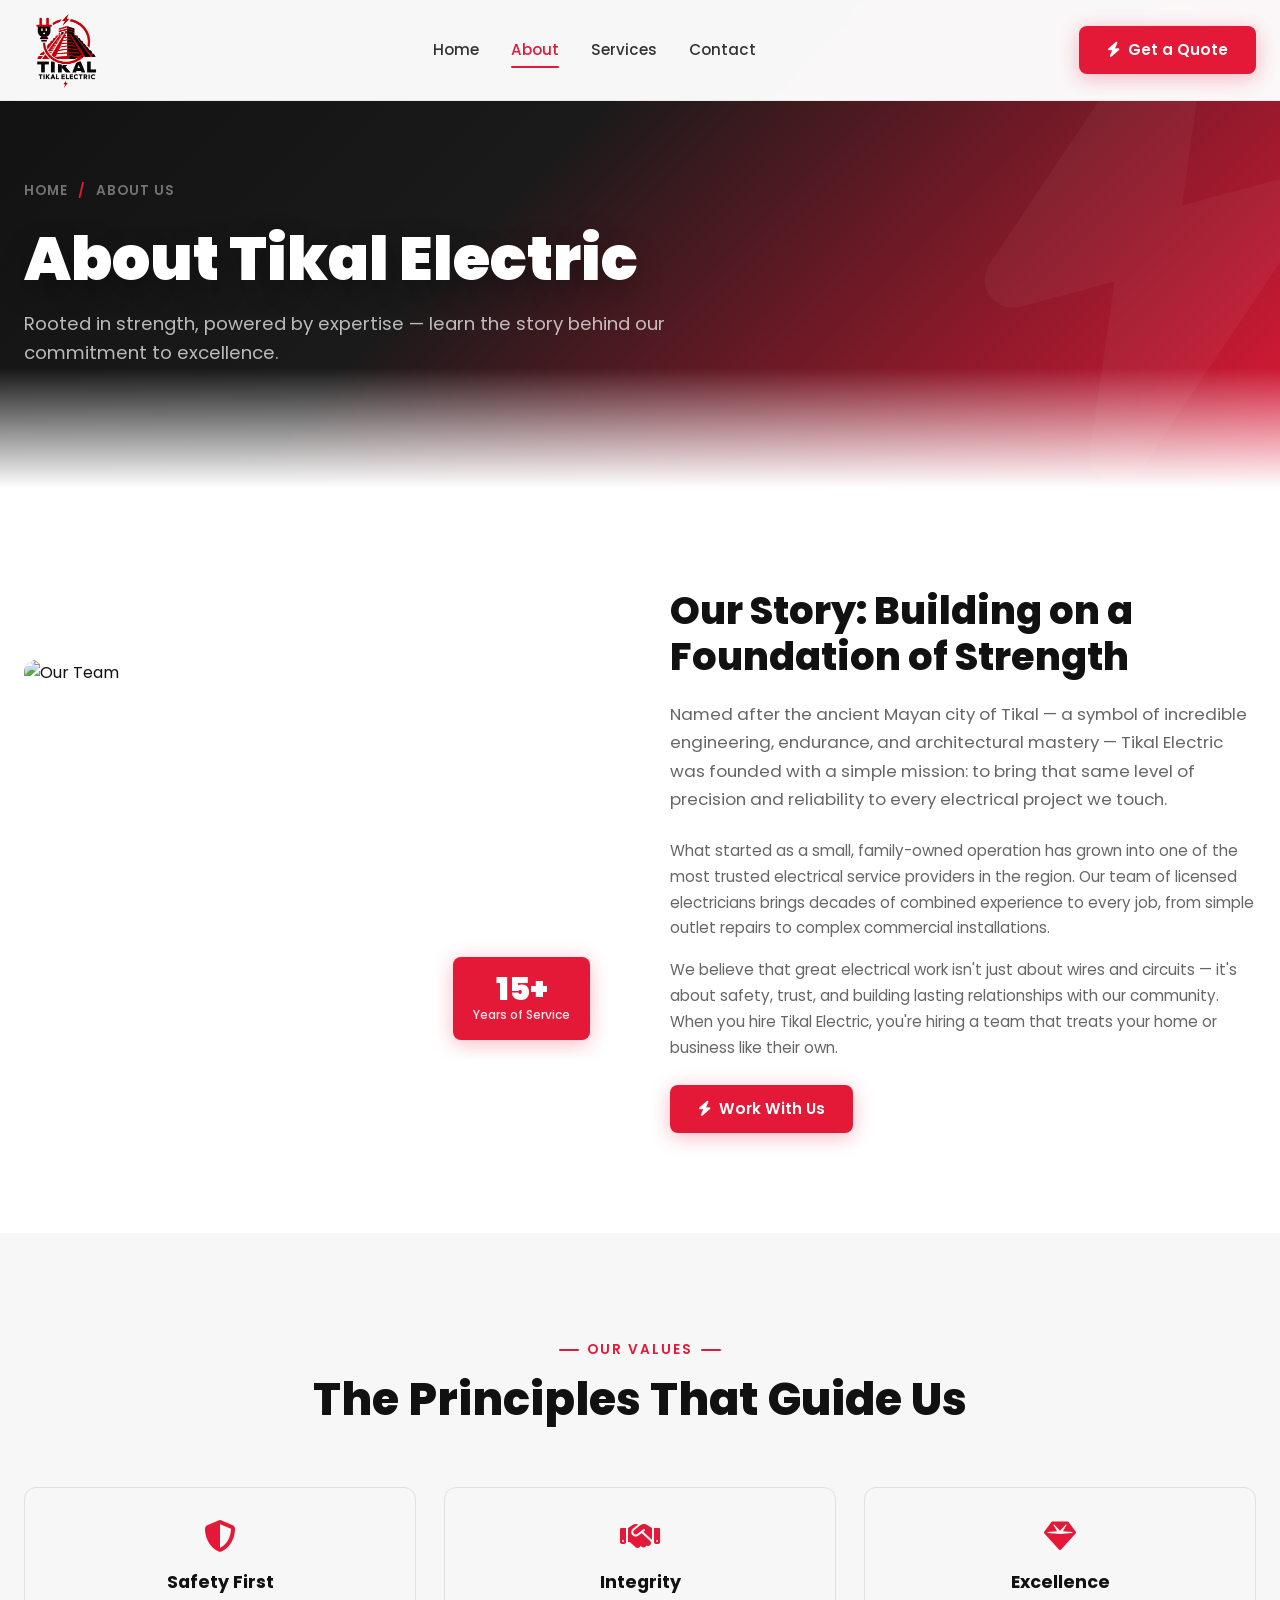
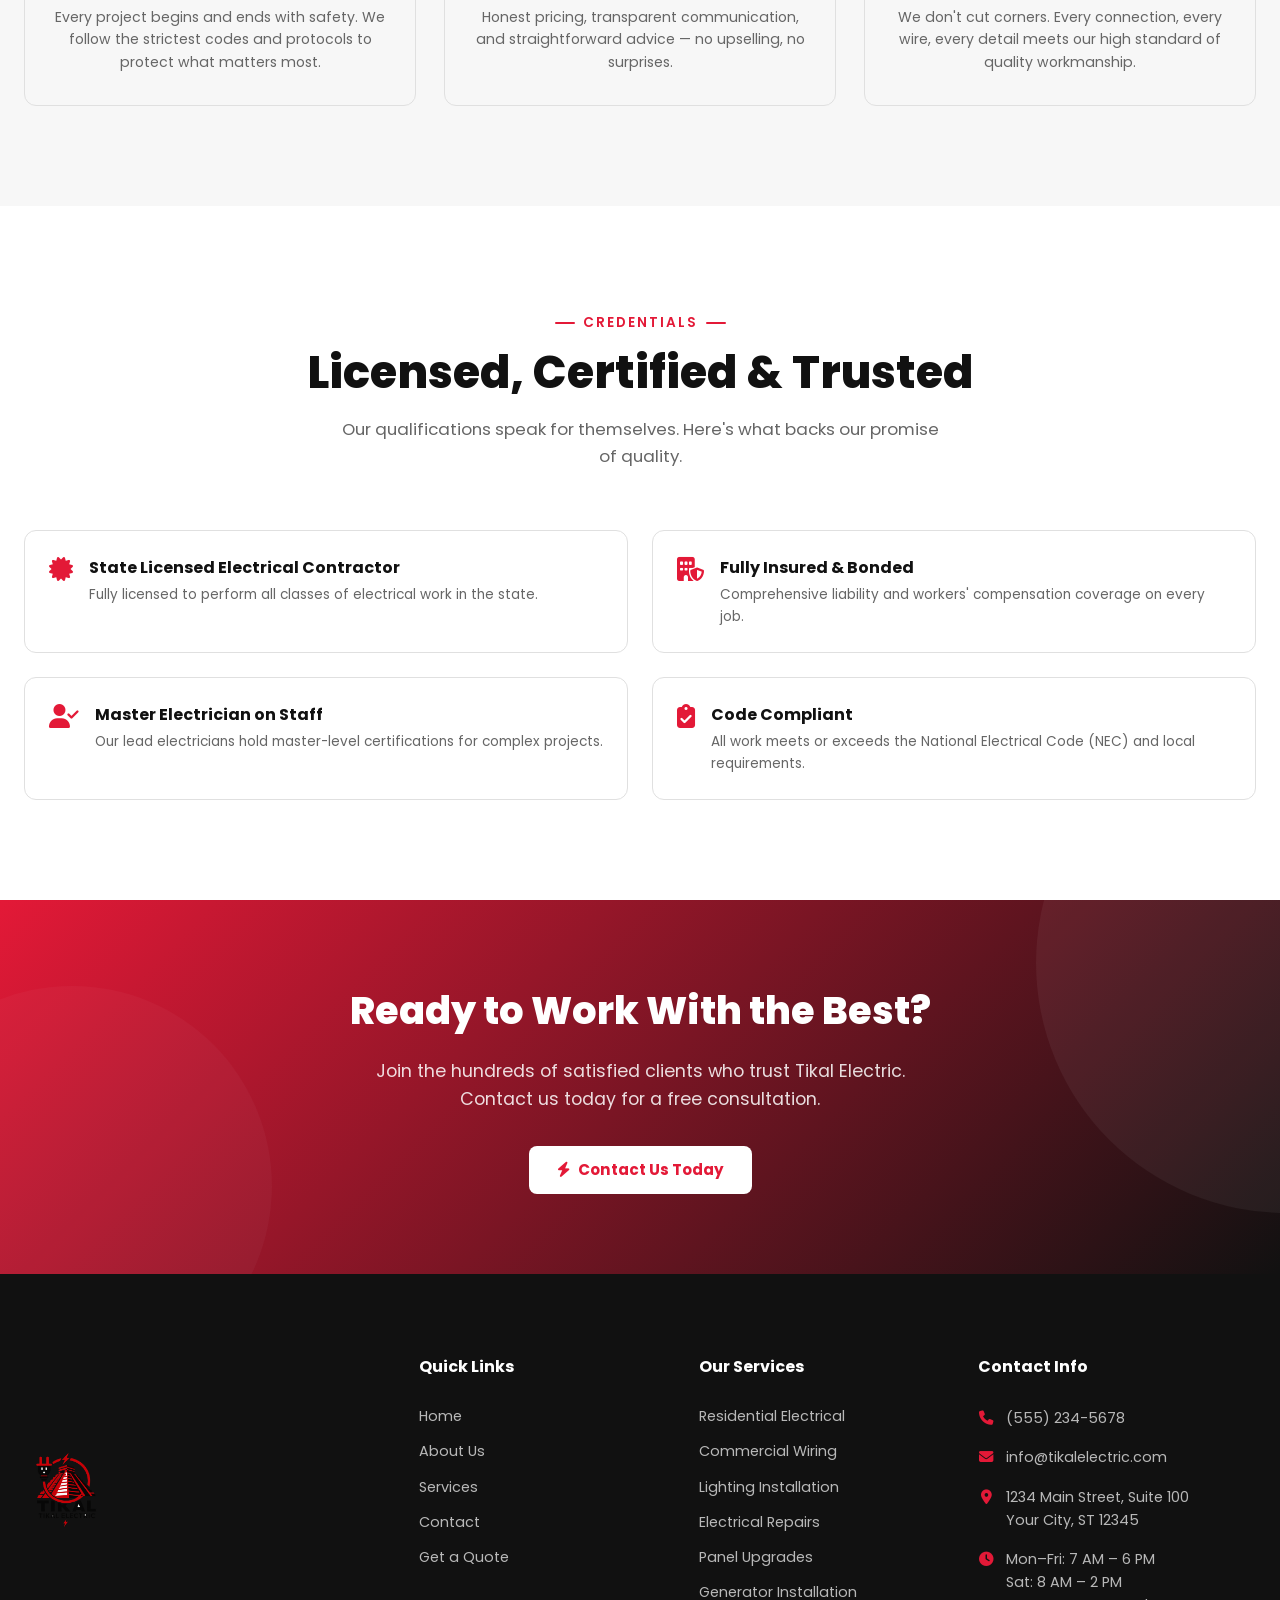
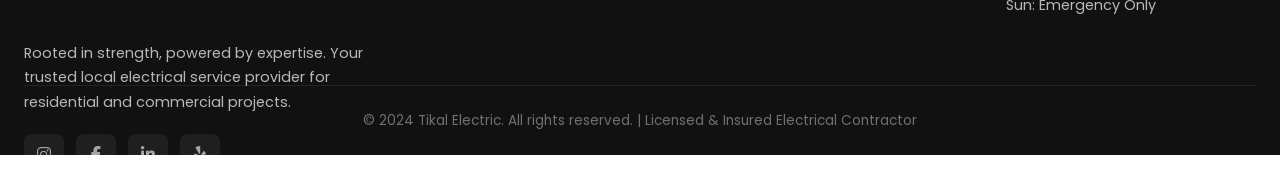
==== about.html @ ff7ec932 "Initial web upload" ====
<!DOCTYPE html>
<html lang="en">
<head>
    <meta charset="UTF-8">
    <meta name="viewport" content="width=device-width, initial-scale=1.0">
    <title>About Us — Tikal Electric</title>
    <link href="https://fonts.googleapis.com/css2?family=Poppins:wght@300;400;500;600;700;800;900&display=swap" rel="stylesheet">
    <link rel="stylesheet" href="https://cdnjs.cloudflare.com/ajax/libs/font-awesome/6.5.1/css/all.min.css">
    <link rel="stylesheet" href="style.css">
</head>
<body>

<!-- Header -->
<header class="header" id="header">
    <div class="header-inner">
        <a href="index.html" class="logo">
            <img src="logo.png" alt="Tikal Electric Logo">
        </a>
        <nav class="nav" id="nav">
            <a href="index.html">Home</a>
            <a href="about.html" class="active">About</a>
            <a href="services.html">Services</a>
            <a href="contact.html">Contact</a>
        </nav>
        <a href="contact.html" class="btn btn-primary">
            <i class="fa-solid fa-bolt"></i> Get a Quote
        </a>
        <div class="hamburger" id="hamburger" onclick="toggleMobile()">
            <span></span><span></span><span></span>
        </div>
    </div>
</header>

<!-- Mobile Menu -->
<div class="mobile-menu" id="mobileMenu">
    <a href="index.html">Home</a>
    <a href="about.html">About</a>
    <a href="services.html">Services</a>
    <a href="contact.html">Contact</a>
    <a href="contact.html" class="btn btn-primary" style="margin-top:12px">
        <i class="fa-solid fa-bolt"></i> Get a Quote
    </a>
</div>

<!-- ==================== ABOUT PAGE ==================== -->
<div class="page active" id="page-about">

    <section class="sub-hero">
        <div class="sub-hero-content">
            <div class="breadcrumb"><a href="index.html">Home</a><span class="sep">/</span><span>About Us</span></div>
            <h1>About Tikal Electric</h1>
            <p>Rooted in strength, powered by expertise — learn the story behind our commitment to excellence.</p>
        </div>
    </section>

    <section class="section">
        <div class="container">
            <div class="about-content">
                <div class="about-img fade-up">
                    <img src="https://images.unsplash.com/photo-1504328345606-18bbc8c9d7d1?w=800&q=80" alt="Our Team">
                    <div class="badge-float">
                        <div class="num">15+</div>
                        <div class="lbl">Years of Service</div>
                    </div>
                </div>
                <div class="about-text fade-up">
                    <h2>Our Story: Building on a Foundation of Strength</h2>
                    <p class="lead">Named after the ancient Mayan city of Tikal — a symbol of incredible engineering, endurance, and architectural mastery — Tikal Electric was founded with a simple mission: to bring that same level of precision and reliability to every electrical project we touch.</p>
                    <p>What started as a small, family-owned operation has grown into one of the most trusted electrical service providers in the region. Our team of licensed electricians brings decades of combined experience to every job, from simple outlet repairs to complex commercial installations.</p>
                    <p>We believe that great electrical work isn't just about wires and circuits — it's about safety, trust, and building lasting relationships with our community. When you hire Tikal Electric, you're hiring a team that treats your home or business like their own.</p>
                    <a href="contact.html" class="btn btn-primary" style="margin-top:8px"><i class="fa-solid fa-bolt"></i> Work With Us</a>
                </div>
            </div>
        </div>
    </section>

    <section class="section section-light">
        <div class="container">
            <div class="section-header">
                <div class="overline">Our Values</div>
                <h2>The Principles That Guide Us</h2>
            </div>
            <div class="values-grid">
                <div class="value-card fade-up">
                    <i class="fa-solid fa-shield-halved"></i>
                    <h3>Safety First</h3>
                    <p>Every project begins and ends with safety. We follow the strictest codes and protocols to protect what matters most.</p>
                </div>
                <div class="value-card fade-up">
                    <i class="fa-solid fa-handshake"></i>
                    <h3>Integrity</h3>
                    <p>Honest pricing, transparent communication, and straightforward advice — no upselling, no surprises.</p>
                </div>
                <div class="value-card fade-up">
                    <i class="fa-solid fa-gem"></i>
                    <h3>Excellence</h3>
                    <p>We don't cut corners. Every connection, every wire, every detail meets our high standard of quality workmanship.</p>
                </div>
            </div>
        </div>
    </section>

    <section class="section">
        <div class="container">
            <div class="section-header">
                <div class="overline">Credentials</div>
                <h2>Licensed, Certified & Trusted</h2>
                <p>Our qualifications speak for themselves. Here's what backs our promise of quality.</p>
            </div>
            <div class="credentials-grid">
                <div class="credential-card fade-up">
                    <i class="fa-solid fa-certificate"></i>
                    <div><h3>State Licensed Electrical Contractor</h3><p>Fully licensed to perform all classes of electrical work in the state.</p></div>
                </div>
                <div class="credential-card fade-up">
                    <i class="fa-solid fa-building-shield"></i>
                    <div><h3>Fully Insured & Bonded</h3><p>Comprehensive liability and workers' compensation coverage on every job.</p></div>
                </div>
                <div class="credential-card fade-up">
                    <i class="fa-solid fa-user-check"></i>
                    <div><h3>Master Electrician on Staff</h3><p>Our lead electricians hold master-level certifications for complex projects.</p></div>
                </div>
                <div class="credential-card fade-up">
                    <i class="fa-solid fa-clipboard-check"></i>
                    <div><h3>Code Compliant</h3><p>All work meets or exceeds the National Electrical Code (NEC) and local requirements.</p></div>
                </div>
            </div>
        </div>
    </section>

    <section class="cta-section">
        <h2>Ready to Work With the Best?</h2>
        <p>Join the hundreds of satisfied clients who trust Tikal Electric. Contact us today for a free consultation.</p>
        <a href="contact.html" class="btn btn-white"><i class="fa-solid fa-bolt"></i> Contact Us Today</a>
    </section>

</div>

<!-- ==================== FOOTER ==================== -->
<footer class="footer" id="footer">
    <div class="footer-grid">
        <div class="footer-brand">
            <a href="index.html" class="logo">
                <img src="logo.png" alt="Tikal Electric Logo">
            </a>
            <p>Rooted in strength, powered by expertise. Your trusted local electrical service provider for residential and commercial projects.</p>
            <div class="footer-social">
                <a href="#" aria-label="Instagram"><i class="fa-brands fa-instagram"></i></a>
                <a href="#" aria-label="Facebook"><i class="fa-brands fa-facebook-f"></i></a>
                <a href="#" aria-label="LinkedIn"><i class="fa-brands fa-linkedin-in"></i></a>
                <a href="#" aria-label="Yelp"><i class="fa-brands fa-yelp"></i></a>
            </div>
        </div>
        <div>
            <h4>Quick Links</h4>
            <div class="footer-links">
                <a href="index.html">Home</a>
                <a href="about.html">About Us</a>
                <a href="services.html">Services</a>
                <a href="contact.html">Contact</a>
                <a href="contact.html">Get a Quote</a>
            </div>
        </div>
        <div>
            <h4>Our Services</h4>
            <div class="footer-links">
                <a href="residential-electrical.html">Residential Electrical</a>
                <a href="commercial-wiring.html">Commercial Wiring</a>
                <a href="lighting-installation.html">Lighting Installation</a>
                <a href="electrical-repairs.html">Electrical Repairs</a>
                <a href="panel-upgrades.html">Panel Upgrades</a>
                <a href="generator-installation.html">Generator Installation</a>
            </div>
        </div>
        <div>
            <h4>Contact Info</h4>
            <ul class="footer-contact">
                <li><i class="fa-solid fa-phone"></i><span>(555) 234-5678</span></li>
                <li><i class="fa-solid fa-envelope"></i><span>info@tikalelectric.com</span></li>
                <li><i class="fa-solid fa-location-dot"></i><span>1234 Main Street, Suite 100<br>Your City, ST 12345</span></li>
                <li><i class="fa-solid fa-clock"></i><span>Mon–Fri: 7 AM – 6 PM<br>Sat: 8 AM – 2 PM<br>Sun: Emergency Only</span></li>
            </ul>
        </div>
    </div>
    <div class="footer-bottom">
        <p>&copy; 2024 Tikal Electric. All rights reserved. | Licensed & Insured Electrical Contractor</p>
    </div>
</footer>

<script>
// Mobile menu
function toggleMobile() {
  document.getElementById('hamburger').classList.toggle('active');
  document.getElementById('mobileMenu').classList.toggle('open');
  document.body.style.overflow = document.getElementById('mobileMenu').classList.contains('open') ? 'hidden' : '';
}

// Header scroll effect
window.addEventListener('scroll', () => {
  document.getElementById('header').classList.toggle('scrolled', window.scrollY > 20);
});

// Scroll animations
function initAnimations() {
  const observer = new IntersectionObserver((entries) => {
    entries.forEach(entry => {
      if (entry.isIntersecting) {
        entry.target.classList.add('visible');
      }
    });
  }, { threshold: 0.1, rootMargin: '0px 0px -40px 0px' });
  document.querySelectorAll('.fade-up:not(.visible)').forEach(el => observer.observe(el));
}

// Init
document.addEventListener('DOMContentLoaded', () => {
  initAnimations();
});
</script>
</body>
</html>
---- style.css ----
*,*::before,*::after{box-sizing:border-box;margin:0;padding:0}
:root{
--red:#E31937;--red-hover:#C41530;--red-glow:rgba(227,25,55,0.4);
--black:#111111;--dark:#1a1a1a;--gray-dark:#333333;--gray:#666666;
--gray-light:#999999;--bg-light:#f7f7f7;--bg-off:#f0f0f0;
--white:#ffffff;--border:#e0e0e0;
--shadow:0 4px 20px rgba(0,0,0,0.08);
--shadow-lg:0 10px 40px rgba(0,0,0,0.12);
--shadow-red:0 4px 20px rgba(227,25,55,0.3);
--radius:8px;--radius-lg:12px;
--transition:all 0.3s cubic-bezier(0.4,0,0.2,1);
}
html{scroll-behavior:smooth;font-size:16px}
body{font-family:'Poppins',sans-serif;color:var(--black);background:var(--white);overflow-x:hidden;line-height:1.6}
a{text-decoration:none;color:inherit;transition:var(--transition)}
img{max-width:100%;display:block}
ul{list-style:none}
.page{display:none;opacity:0;transform:translateY(10px);transition:opacity 0.4s ease,transform 0.4s ease}
.page.active{display:block;opacity:1;transform:translateY(0)}

/* Header */
.header{position:fixed;top:0;left:0;right:0;z-index:1000;background:rgba(255,255,255,0.97);backdrop-filter:blur(12px);border-bottom:1px solid rgba(0,0,0,0.06);transition:var(--transition)}
.header.scrolled{box-shadow:0 2px 20px rgba(0,0,0,0.08)}
.header-inner{max-width:1280px;margin:0 auto;padding:0 24px;display:flex;align-items:center;justify-content:space-between;height:100px}
.header.scrolled .header-inner{height:80px}
.logo{display:flex;align-items:center;height:100%;color:var(--black);flex-shrink:0}
.logo img{height:85px;width:auto;display:block;transition:var(--transition)}
.header.scrolled .logo img{height:65px}
.logo-icon{display:none}
.logo span{display:none}
.nav{display:flex;align-items:center;gap:32px}
.nav a{font-weight:500;font-size:0.95rem;color:var(--gray-dark);position:relative;padding:4px 0}
.nav a::after{content:'';position:absolute;bottom:-2px;left:0;width:0;height:2px;background:var(--red);transition:var(--transition);border-radius:2px}
.nav a:hover{color:var(--red)}
.nav a:hover::after,.nav a.active::after{width:100%}
.nav a.active{color:var(--red)}
.btn{display:inline-flex;align-items:center;gap:8px;padding:12px 28px;border-radius:var(--radius);font-family:'Poppins',sans-serif;font-weight:600;font-size:0.95rem;border:none;cursor:pointer;transition:var(--transition);position:relative;overflow:hidden}
.btn-primary{background:var(--red);color:var(--white);box-shadow:var(--shadow-red)}
.btn-primary:hover{background:var(--red-hover);transform:translateY(-2px);box-shadow:0 6px 25px rgba(227,25,55,0.45)}
.btn-primary::before{content:'';position:absolute;top:50%;left:50%;width:0;height:0;background:rgba(255,255,255,0.15);border-radius:50%;transform:translate(-50%,-50%);transition:width 0.6s,height 0.6s}
.btn-primary:hover::before{width:300px;height:300px}
.btn-secondary{background:transparent;color:var(--white);border:2px solid var(--white)}
.btn-secondary:hover{background:var(--white);color:var(--red);transform:translateY(-2px)}
.btn-outline{background:transparent;color:var(--red);border:2px solid var(--red)}
.btn-outline:hover{background:var(--red);color:var(--white);transform:translateY(-2px);box-shadow:var(--shadow-red)}
.btn-dark{background:var(--black);color:var(--white)}
.btn-dark:hover{background:var(--dark);transform:translateY(-2px);box-shadow:var(--shadow-lg)}
.hamburger{display:none;flex-direction:column;gap:5px;cursor:pointer;padding:8px;z-index:1001}
.hamburger span{width:26px;height:2.5px;background:var(--black);border-radius:2px;transition:var(--transition)}
.hamburger.active span:nth-child(1){transform:rotate(45deg) translate(5px,5px)}
.hamburger.active span:nth-child(2){opacity:0}
.hamburger.active span:nth-child(3){transform:rotate(-45deg) translate(5px,-5px)}
.mobile-menu{display:none;position:fixed;top:0;left:0;right:0;bottom:0;background:var(--white);z-index:999;flex-direction:column;align-items:center;justify-content:center;gap:28px;opacity:0;pointer-events:none;transition:opacity 0.3s ease}
.mobile-menu.open{opacity:1;pointer-events:all}
.mobile-menu a{font-size:1.5rem;font-weight:600;color:var(--black);transition:var(--transition)}
.mobile-menu a:hover{color:var(--red)}

/* Hero */
.hero{position:relative;min-height:100vh;display:flex;align-items:center;padding:120px 24px 80px;overflow:hidden}
.hero-bg{position:absolute;inset:0;z-index:0}
.hero-bg img{width:100%;height:100%;object-fit:cover}
.hero-bg::after{content:'';position:absolute;inset:0;background:linear-gradient(135deg,rgba(17,17,17,0.92) 0%,rgba(227,25,55,0.3) 100%)}
.hero-particles{position:absolute;inset:0;z-index:1;overflow:hidden}
.particle{position:absolute;width:3px;height:3px;background:var(--red);border-radius:50%;opacity:0;animation:float-particle 4s infinite}
@keyframes float-particle{0%{opacity:0;transform:translateY(100vh)}20%{opacity:0.8}80%{opacity:0.6}100%{opacity:0;transform:translateY(-10vh)}}
.hero-content{position:relative;z-index:2;max-width:1280px;margin:0 auto;width:100%}
.hero h1{font-size:clamp(2.5rem,5vw,4rem);font-weight:900;color:var(--white);line-height:1.1;margin-bottom:20px;max-width:700px}
.hero h1 .highlight{color:var(--red);position:relative;display:inline-block}
.hero h1 .highlight::after{content:'';position:absolute;bottom:2px;left:0;right:0;height:4px;background:var(--red);opacity:0.3;border-radius:2px}
.hero p{font-size:1.15rem;color:rgba(255,255,255,0.75);max-width:550px;margin-bottom:36px;line-height:1.7}
.hero-btns{display:flex;gap:16px;flex-wrap:wrap}
.hero-badge{display:inline-flex;align-items:center;gap:8px;background:rgba(227,25,55,0.15);border:1px solid rgba(227,25,55,0.3);color:var(--red);padding:8px 16px;border-radius:50px;font-size:0.85rem;font-weight:600;margin-bottom:24px;backdrop-filter:blur(4px)}
.hero-badge i{font-size:0.75rem}
.hero-page{min-height:auto;padding:140px 24px 80px}

/* Stats Bar */
.stats-bar{background:var(--black);padding:40px 24px;position:relative;z-index:2}
.stats-inner{max-width:1280px;margin:0 auto;display:grid;grid-template-columns:repeat(4,1fr);gap:32px;text-align:center}
.stat-item .stat-number{font-size:2.5rem;font-weight:900;color:var(--red);line-height:1}
.stat-item .stat-label{font-size:0.9rem;color:rgba(255,255,255,0.6);margin-top:6px;font-weight:400}

/* Section */
.section{padding:100px 24px}
.section-light{background:var(--bg-light)}
.section-dark{background:var(--black);color:var(--white)}
.container{max-width:1280px;margin:0 auto}
.section-header{text-align:center;margin-bottom:60px}
.section-header .overline{display:inline-flex;align-items:center;gap:8px;color:var(--red);font-weight:600;font-size:0.85rem;text-transform:uppercase;letter-spacing:2px;margin-bottom:12px}
.section-header .overline::before,.section-header .overline::after{content:'';width:20px;height:2px;background:var(--red);border-radius:2px}
.section-header h2{font-size:clamp(2rem,3.5vw,2.8rem);font-weight:800;line-height:1.2;margin-bottom:16px}
.section-header p{color:var(--gray);max-width:600px;margin:0 auto;font-size:1.05rem}
.section-dark .section-header p{color:rgba(255,255,255,0.6)}

/* Trust Cards */
.trust-grid{display:grid;grid-template-columns:repeat(4,1fr);gap:24px}
.trust-card{background:var(--white);border-radius:var(--radius-lg);padding:36px 28px;text-align:center;border:1px solid var(--border);transition:var(--transition);position:relative;overflow:hidden}
.trust-card::before{content:'';position:absolute;top:0;left:0;right:0;height:3px;background:var(--red);transform:scaleX(0);transition:var(--transition)}
.trust-card:hover{transform:translateY(-6px);box-shadow:var(--shadow-lg);border-color:transparent}
.trust-card:hover::before{transform:scaleX(1)}
.trust-icon{width:64px;height:64px;background:rgba(227,25,55,0.08);border-radius:16px;display:flex;align-items:center;justify-content:center;margin:0 auto 20px;font-size:1.5rem;color:var(--red);transition:var(--transition)}
.trust-card:hover .trust-icon{background:var(--red);color:var(--white);box-shadow:var(--shadow-red)}
.trust-card h3{font-size:1.1rem;font-weight:700;margin-bottom:10px}
.trust-card p{font-size:0.9rem;color:var(--gray);line-height:1.6}

/* Services Grid */
.services-grid{display:grid;grid-template-columns:repeat(3,1fr);gap:28px}
.service-card{background:var(--white);border-radius:var(--radius-lg);overflow:hidden;border:1px solid var(--border);transition:var(--transition);cursor:pointer;position:relative}
.service-card:hover{transform:translateY(-8px);box-shadow:var(--shadow-lg);border-color:transparent}
.service-card-img{height:200px;overflow:hidden;position:relative}
.service-card-img img{width:100%;height:100%;object-fit:cover;transition:transform 0.6s ease}
.service-card:hover .service-card-img img{transform:scale(1.08)}
.service-card-img .overlay{position:absolute;inset:0;background:linear-gradient(to top,rgba(228, 7, 40, 0.7),transparent);opacity:0;transition:var(--transition)}
.service-card:hover .service-card-img .overlay{opacity:1}
.service-card-body{padding:28px}
.service-card-body h3{font-size:1.2rem;font-weight:700;margin-bottom:10px;transition:var(--transition)}
.service-card:hover .service-card-body h3{color:var(--red)}
.service-card-body p{font-size:0.9rem;color:var(--gray);line-height:1.6;margin-bottom:20px}
.service-link{display:inline-flex;align-items:center;gap:6px;color:var(--red);font-weight:600;font-size:0.9rem;transition:var(--transition)}
.service-link:hover{gap:10px}
.service-link i{font-size:0.75rem;transition:var(--transition)}

/* Service Icon Cards (for services page) */
.service-icon-card{background:var(--white);border-radius:var(--radius-lg);padding:40px 30px;text-align:center;border:1px solid var(--border);transition:var(--transition);cursor:pointer}
.service-icon-card:hover{transform:translateY(-6px);box-shadow:var(--shadow-lg);border-color:transparent}
.service-icon-card .s-icon{width:80px;height:80px;background:linear-gradient(135deg,var(--red),#ff4d6a);border-radius:20px;display:flex;align-items:center;justify-content:center;margin:0 auto 24px;font-size:2rem;color:var(--white);box-shadow:var(--shadow-red);transition:var(--transition)}
.service-icon-card:hover .s-icon{transform:scale(1.1) rotate(-3deg)}
.service-icon-card h3{font-size:1.15rem;font-weight:700;margin-bottom:12px}
.service-icon-card p{font-size:0.9rem;color:var(--gray);line-height:1.6;margin-bottom:20px}
.service-icon-card .learn-more{color:var(--red);font-weight:600;font-size:0.9rem;display:inline-flex;align-items:center;gap:6px;transition:var(--transition)}
.service-icon-card:hover .learn-more{gap:10px}

/* Testimonials */
.testimonials-grid{display:grid;grid-template-columns:repeat(3,1fr);gap:28px}
.testimonial-card{background:var(--white);border-radius:var(--radius-lg);padding:32px;border:1px solid var(--border);transition:var(--transition);position:relative}
.testimonial-card:hover{box-shadow:var(--shadow-lg);border-color:transparent}
.testimonial-card .quote-icon{font-size:2rem;color:var(--red);opacity:0.2;margin-bottom:16px}
.testimonial-card .stars{color:#fbbf24;font-size:0.85rem;margin-bottom:14px;display:flex;gap:2px}
.testimonial-card p{font-size:0.95rem;color:var(--gray-dark);line-height:1.7;margin-bottom:20px;font-style:italic}
.testimonial-author{display:flex;align-items:center;gap:12px}
.testimonial-avatar{width:44px;height:44px;border-radius:50%;background:var(--bg-light);display:flex;align-items:center;justify-content:center;font-weight:700;color:var(--red);font-size:1rem}
.testimonial-author-info h4{font-size:0.95rem;font-weight:600}
.testimonial-author-info span{font-size:0.8rem;color:var(--gray-light)}

/* CTA Section */
.cta-section{background:linear-gradient(135deg,var(--red) 0%,var(--black) 100%);padding:80px 24px;text-align:center;position:relative;overflow:hidden}
.cta-section::before{content:'';position:absolute;top:-50%;right:-20%;width:500px;height:500px;background:rgba(255,255,255,0.05);border-radius:50%}
.cta-section::after{content:'';position:absolute;bottom:-30%;left:-10%;width:400px;height:400px;background:rgba(255,255,255,0.03);border-radius:50%}
.cta-section h2{font-size:clamp(1.8rem,3vw,2.5rem);font-weight:800;color:var(--white);margin-bottom:16px;position:relative;z-index:1}
.cta-section p{font-size:1.1rem;color:rgba(255,255,255,0.85);max-width:550px;margin:0 auto 32px;position:relative;z-index:1}
.cta-section .btn{position:relative;z-index:1}
.btn-white{background:var(--white);color:var(--red);font-weight:700}
.btn-white:hover{transform:translateY(-2px);box-shadow:0 8px 30px rgba(0,0,0,0.2)}

/* Footer */
.footer{background:var(--black);color:rgba(255,255,255,0.7);padding:80px 24px 0}
.footer-grid{max-width:1280px;margin:0 auto;display:grid;grid-template-columns:1.5fr 1fr 1fr 1.2fr;gap:48px;padding-bottom:60px;border-bottom:1px solid rgba(255,255,255,0.08)}
.footer-brand .logo{color:var(--white);margin-bottom:16px}
.footer-brand p{font-size:0.9rem;line-height:1.7;margin-bottom:20px}
.footer-social{display:flex;gap:12px}
.footer-social a{width:40px;height:40px;border-radius:8px;background:rgba(255,255,255,0.06);display:flex;align-items:center;justify-content:center;color:rgba(255,255,255,0.6);transition:var(--transition);font-size:1rem}
.footer-social a:hover{background:var(--red);color:var(--white);transform:translateY(-2px)}
.footer h4{color:var(--white);font-size:1rem;font-weight:700;margin-bottom:20px;position:relative}
.footer-links a{display:block;padding:6px 0;font-size:0.9rem;transition:var(--transition)}
.footer-links a:hover{color:var(--red);padding-left:6px}
.footer-contact li{display:flex;align-items:flex-start;gap:12px;padding:8px 0;font-size:0.9rem}
.footer-contact li i{color:var(--red);margin-top:4px;width:16px;text-align:center}
.footer-bottom{max-width:1280px;margin:0 auto;padding:24px 0;text-align:center;font-size:0.85rem;color:rgba(255,255,255,0.4)}

/* About Page */
.about-content{display:grid;grid-template-columns:1fr 1fr;gap:60px;align-items:center}
.about-img{border-radius:var(--radius-lg);overflow:hidden;position:relative}
.about-img img{width:100%;height:100%;object-fit:cover;min-height:400px}
.about-img .badge-float{position:absolute;bottom:20px;right:20px;background:var(--red);color:var(--white);padding:16px 20px;border-radius:var(--radius);text-align:center;box-shadow:var(--shadow-red)}
.about-img .badge-float .num{font-size:2rem;font-weight:900;line-height:1}
.about-img .badge-float .lbl{font-size:0.75rem;font-weight:500;opacity:0.9}
.about-text h2{font-size:clamp(1.8rem,3vw,2.4rem);font-weight:800;margin-bottom:20px;line-height:1.2}
.about-text .lead{color:var(--gray);font-size:1.05rem;line-height:1.7;margin-bottom:24px}
.about-text p{color:var(--gray);font-size:0.95rem;line-height:1.7;margin-bottom:16px}
.values-grid{display:grid;grid-template-columns:repeat(3,1fr);gap:28px;margin-top:60px}
.value-card{text-align:center;padding:32px 24px;border-radius:var(--radius-lg);background:var(--bg-light);border:1px solid var(--border);transition:var(--transition)}
.value-card:hover{transform:translateY(-4px);box-shadow:var(--shadow)}
.value-card i{font-size:2rem;color:var(--red);margin-bottom:16px}
.value-card h3{font-size:1.1rem;font-weight:700;margin-bottom:10px}
.value-card p{font-size:0.88rem;color:var(--gray);line-height:1.6}
.credentials-grid{display:grid;grid-template-columns:repeat(2,1fr);gap:24px}
.credential-card{display:flex;align-items:flex-start;gap:16px;padding:24px;border-radius:var(--radius-lg);border:1px solid var(--border);transition:var(--transition)}
.credential-card:hover{box-shadow:var(--shadow);border-color:var(--red)}
.credential-card i{font-size:1.5rem;color:var(--red);margin-top:2px}
.credential-card h3{font-size:1rem;font-weight:700;margin-bottom:4px}
.credential-card p{font-size:0.85rem;color:var(--gray)}

/* Contact Page */
.contact-grid{display:grid;grid-template-columns:1fr 1.2fr;gap:48px}
.contact-info-cards{display:flex;flex-direction:column;gap:20px}
.contact-info-card{display:flex;align-items:flex-start;gap:16px;padding:24px;border-radius:var(--radius-lg);border:1px solid var(--border);transition:var(--transition)}
.contact-info-card:hover{box-shadow:var(--shadow);border-color:var(--red)}
.contact-info-card .ci-icon{width:52px;height:52px;border-radius:12px;background:rgba(227,25,55,0.08);display:flex;align-items:center;justify-content:center;font-size:1.2rem;color:var(--red);flex-shrink:0}
.contact-info-card h3{font-size:1rem;font-weight:700;margin-bottom:4px}
.contact-info-card p{font-size:0.9rem;color:var(--gray)}
.contact-form{background:var(--white);border-radius:var(--radius-lg);padding:40px;border:1px solid var(--border);box-shadow:var(--shadow)}
.form-group{margin-bottom:20px}
.form-group label{display:block;font-size:0.88rem;font-weight:600;margin-bottom:8px;color:var(--gray-dark)}
.form-group input,.form-group select,.form-group textarea{width:100%;padding:14px 16px;border:1px solid var(--border);border-radius:var(--radius);font-family:'Poppins',sans-serif;font-size:0.95rem;color:var(--black);background:var(--white);transition:var(--transition);outline:none}
.form-group input:focus,.form-group select:focus,.form-group textarea:focus{border-color:var(--red);box-shadow:0 0 0 3px rgba(227,25,55,0.1)}
.form-group textarea{resize:vertical;min-height:120px}
.form-row{display:grid;grid-template-columns:1fr 1fr;gap:16px}
.form-submit{width:100%;padding:16px;font-size:1rem}
.map-section{border-radius:var(--radius-lg);overflow:hidden;height:400px;border:1px solid var(--border)}
.map-section iframe{width:100%;height:100%;border:0}

/* Sub Service Page */
.sub-hero{padding:180px 24px 120px;background:linear-gradient(135deg,var(--black) 0%,#1a1a1a 40%,var(--red) 100%);position:relative;overflow:hidden;display:flex;align-items:center}
.sub-hero::before{content:'\f0e7';font-family:"Font Awesome 6 Free";font-weight:900;position:absolute;top:50%;right:-5%;transform:translateY(-50%) rotate(-15deg);font-size:35vw;color:rgba(255,255,255,0.04);pointer-events:none;z-index:0}
.sub-hero::after{content:'';position:absolute;bottom:0;left:0;right:0;height:120px;background:linear-gradient(to top,var(--white),transparent);z-index:2}
.sub-hero-content{max-width:1280px;margin:0 auto;position:relative;z-index:1;width:100%}
.sub-hero .breadcrumb{display:flex;align-items:center;gap:10px;font-size:0.85rem;text-transform:uppercase;letter-spacing:1px;font-weight:600;color:rgba(255,255,255,0.4);margin-bottom:24px}
.sub-hero .breadcrumb a{color:rgba(255,255,255,0.4);transition:var(--transition)}
.sub-hero .breadcrumb a:hover{color:var(--white)}
.sub-hero .breadcrumb .sep{color:var(--red)}
.sub-hero h1{font-size:clamp(2.5rem,5vw,3.8rem);font-weight:900;color:var(--white);margin-bottom:16px;line-height:1.1;text-shadow:0 10px 30px rgba(0,0,0,0.3)}
.sub-hero p{font-size:1.15rem;color:rgba(255,255,255,0.7);max-width:650px;line-height:1.6}
.sub-service-content{display:grid;grid-template-columns:1fr 1fr;gap:60px;align-items:start;margin-bottom:80px}
.sub-service-text h2{font-size:1.8rem;font-weight:800;margin-bottom:16px}
.sub-service-text p{color:var(--gray);line-height:1.8;margin-bottom:16px;font-size:0.95rem}
.sub-service-text ul{margin:20px 0}
.sub-service-text ul li{display:flex;align-items:flex-start;gap:10px;padding:8px 0;font-size:0.95rem;color:var(--gray-dark)}
.sub-service-text ul li i{color:var(--red);margin-top:4px;font-size:0.8rem}
.sub-service-img{border-radius:var(--radius-lg);overflow:hidden;position:sticky;top:100px}
.sub-service-img img{width:100%;height:100%;object-fit:cover;min-height:450px}
.benefits-grid{display:grid;grid-template-columns:repeat(2,1fr);gap:20px;margin-top:30px}
.benefit-item{display:flex;align-items:flex-start;gap:12px;padding:20px;border-radius:var(--radius);background:var(--bg-light);border:1px solid var(--border)}
.benefit-item i{color:var(--red);font-size:1.2rem;margin-top:2px}
.benefit-item h4{font-size:0.95rem;font-weight:700;margin-bottom:4px}
.benefit-item p{font-size:0.85rem;color:var(--gray)}
.related-services{display:grid;grid-template-columns:repeat(3,1fr);gap:24px}

/* Animations */
.fade-up{opacity:0;transform:translateY(30px);transition:opacity 0.6s ease,transform 0.6s ease}
.fade-up.visible{opacity:1;transform:translateY(0)}
.fade-up:nth-child(2){transition-delay:0.1s}
.fade-up:nth-child(3){transition-delay:0.2s}
.fade-up:nth-child(4){transition-delay:0.3s}

/* Toast */
.toast{position:fixed;bottom:30px;right:30px;background:var(--black);color:var(--white);padding:16px 24px;border-radius:var(--radius);font-size:0.95rem;font-weight:500;display:flex;align-items:center;gap:10px;transform:translateY(100px);opacity:0;transition:var(--transition);z-index:9999;box-shadow:var(--shadow-lg)}
.toast.show{transform:translateY(0);opacity:1}
.toast i{color:var(--red);font-size:1.1rem}

/* Responsive */
@media(max-width:1024px){
.trust-grid{grid-template-columns:repeat(2,1fr)}
.services-grid{grid-template-columns:repeat(2,1fr)}
.testimonials-grid{grid-template-columns:repeat(2,1fr)}
.about-content{grid-template-columns:1fr;gap:40px}
.contact-grid{grid-template-columns:1fr}
.sub-service-content{grid-template-columns:1fr}
.sub-service-img{position:relative;top:0}
.footer-grid{grid-template-columns:repeat(2,1fr)}
.values-grid{grid-template-columns:repeat(2,1fr)}
.related-services{grid-template-columns:repeat(2,1fr)}
}
@media(max-width:768px){
.header-inner{height:68px}
.logo img{height:60px}
.nav{display:none}
.hamburger{display:flex}
.sub-hero{padding:140px 20px 60px}
.sub-hero::before{font-size:60vw;right:-10%}
.hero{min-height:90vh;padding:100px 20px 60px}
.hero h1{font-size:2.2rem}
.stats-inner{grid-template-columns:repeat(2,1fr);gap:24px}
.stat-item .stat-number{font-size:2rem}
.trust-grid{grid-template-columns:1fr}
.services-grid{grid-template-columns:1fr}
.testimonials-grid{grid-template-columns:1fr}
.section{padding:70px 20px}
.section-header{margin-bottom:40px}
.footer-grid{grid-template-columns:1fr;gap:32px}
.form-row{grid-template-columns:1fr}
.values-grid{grid-template-columns:1fr}
.credentials-grid{grid-template-columns:1fr}
.benefits-grid{grid-template-columns:1fr}
.related-services{grid-template-columns:1fr}
.hero-btns{flex-direction:column;width:100%}
.hero-btns .btn{justify-content:center;text-align:center}
}
@media(max-width:480px){
.hero h1{font-size:1.9rem}
.logo img{height:50px}
.hero p{font-size:1rem}
.stats-inner{grid-template-columns:1fr 1fr}
.btn{padding:12px 22px;font-size:0.9rem}
.contact-form{padding:24px}
}
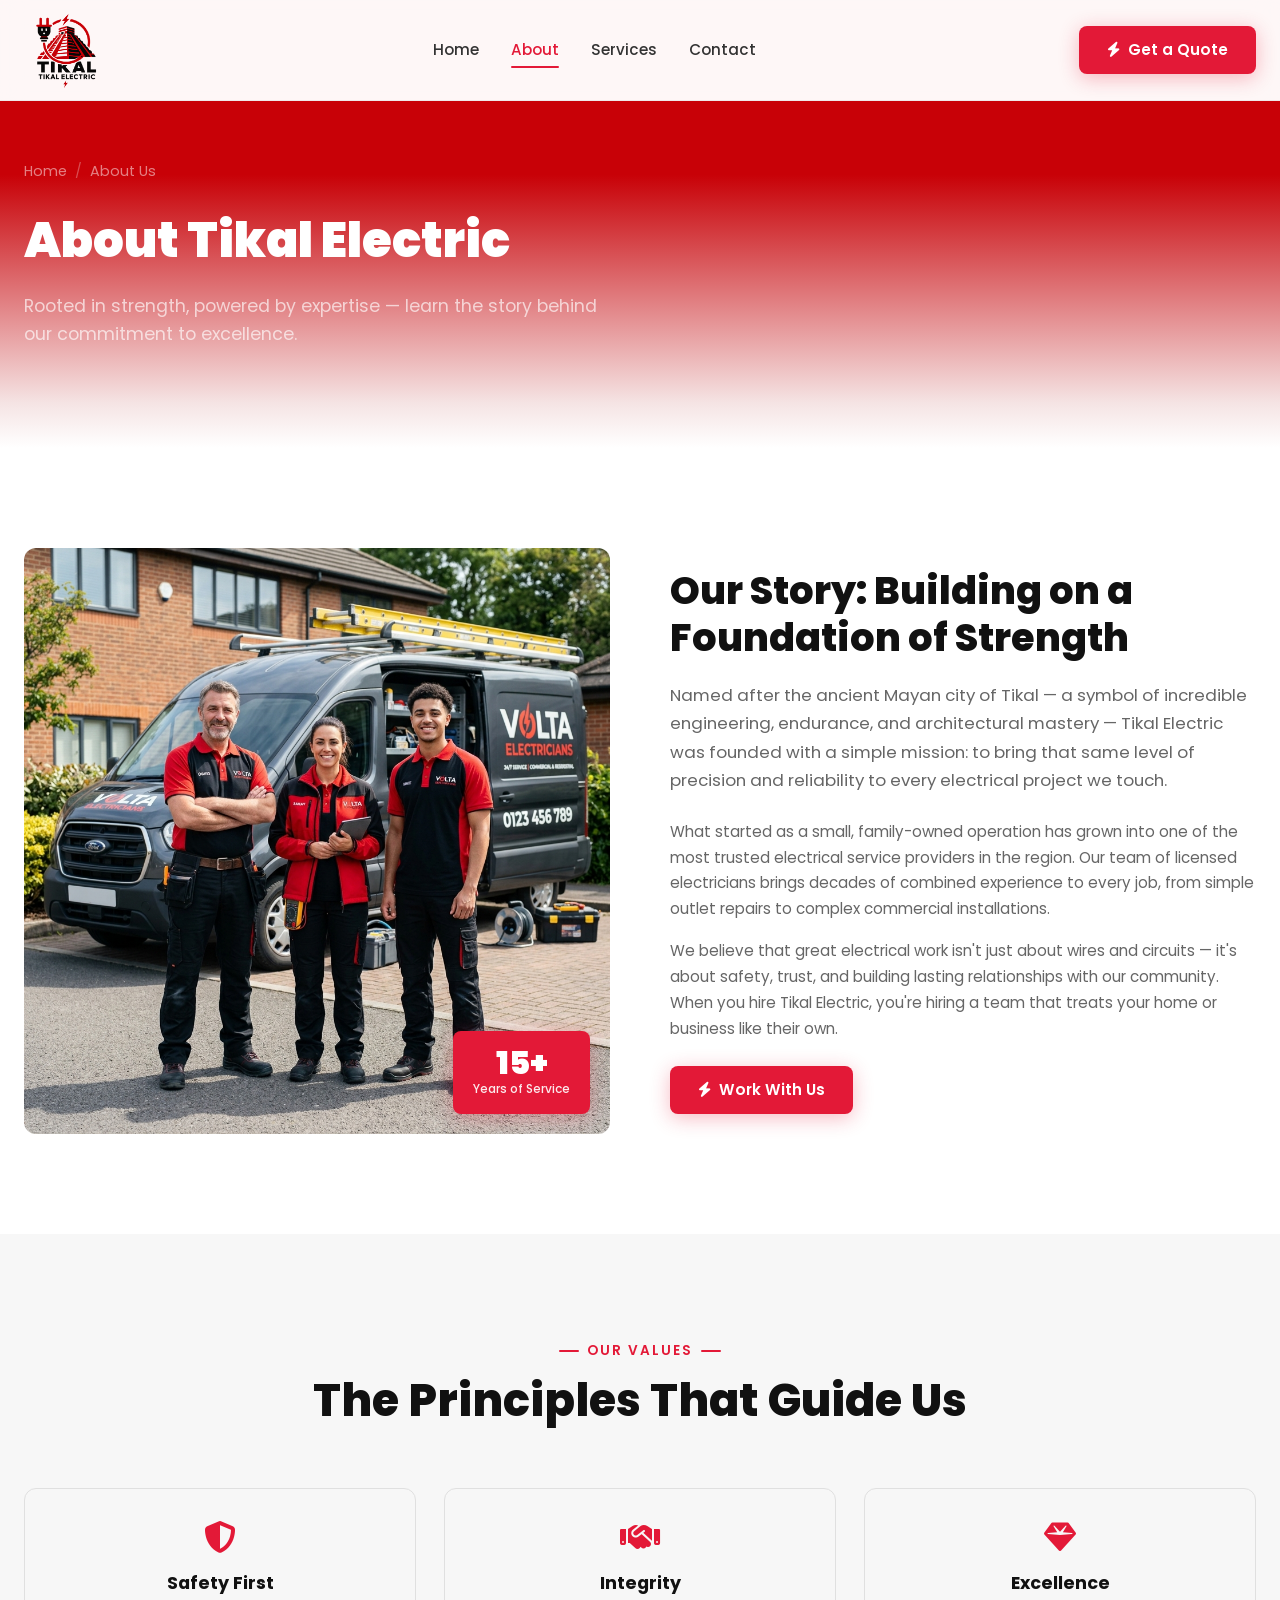
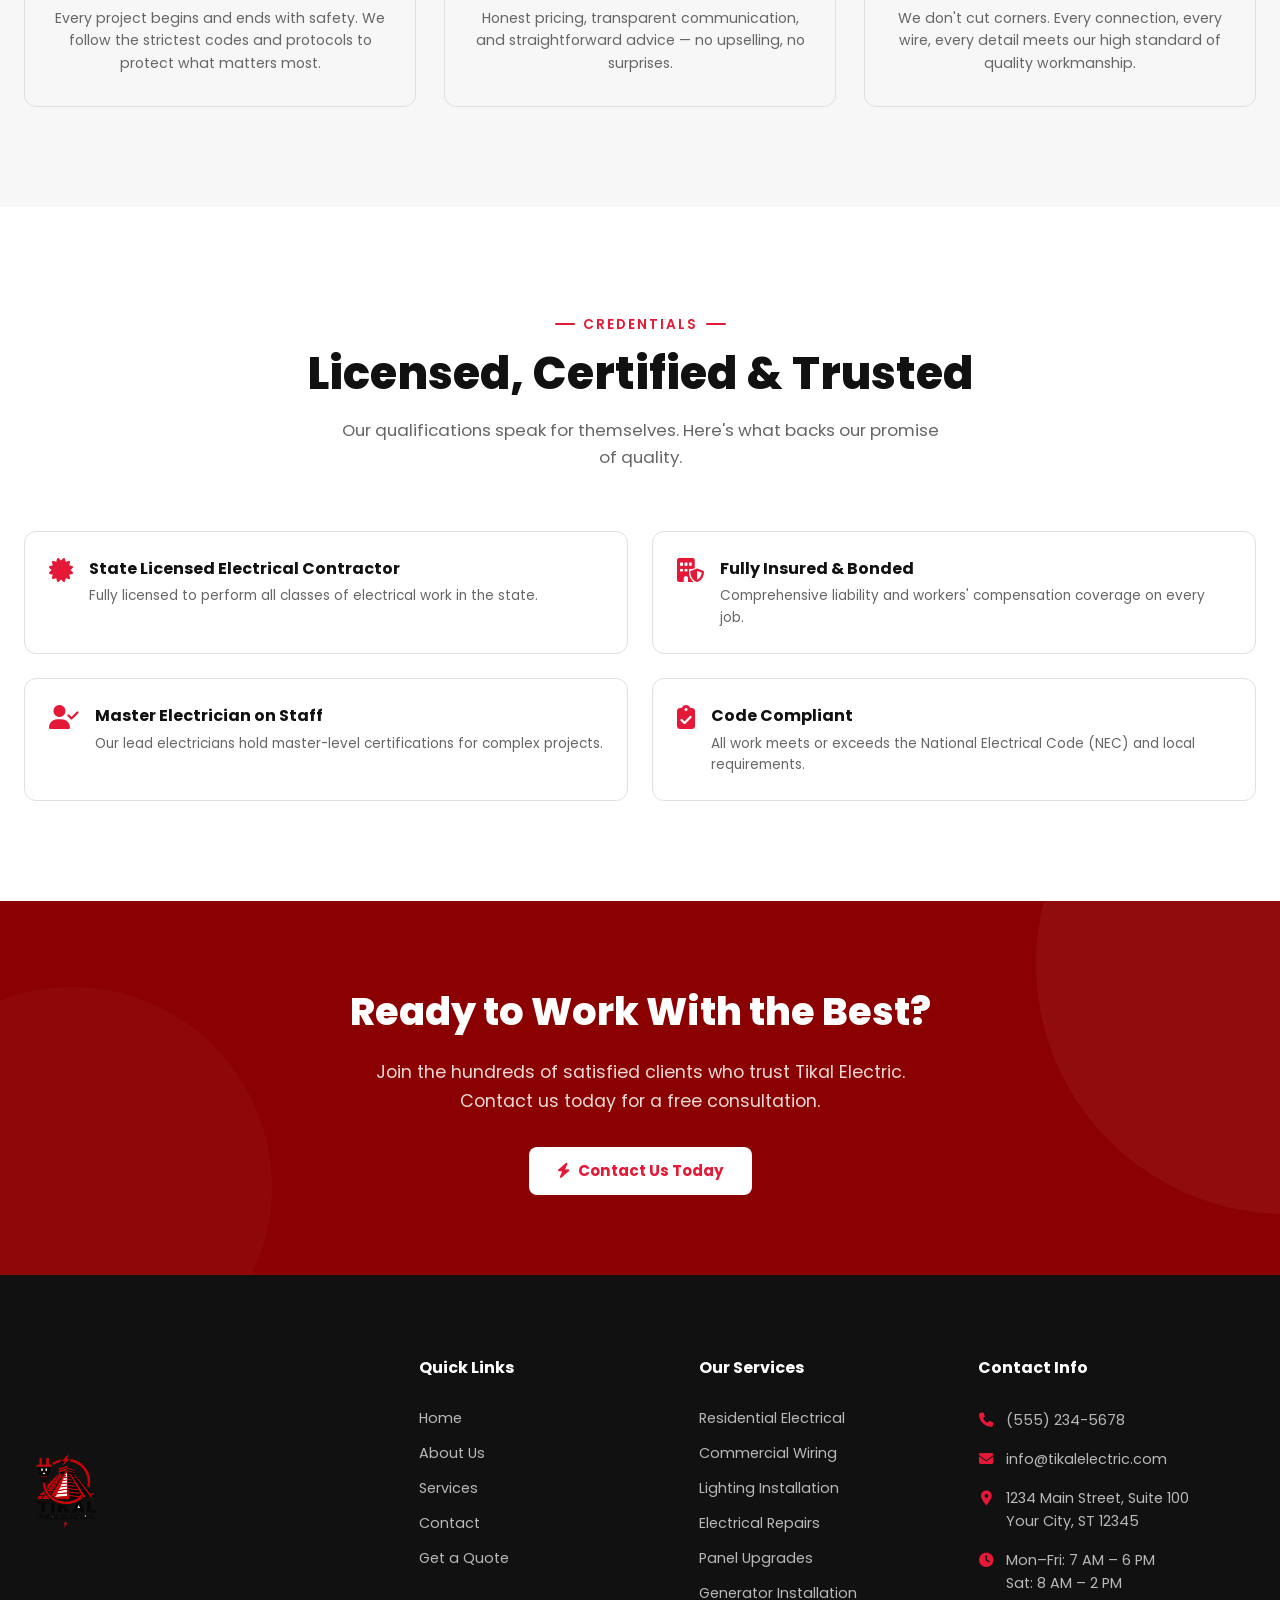
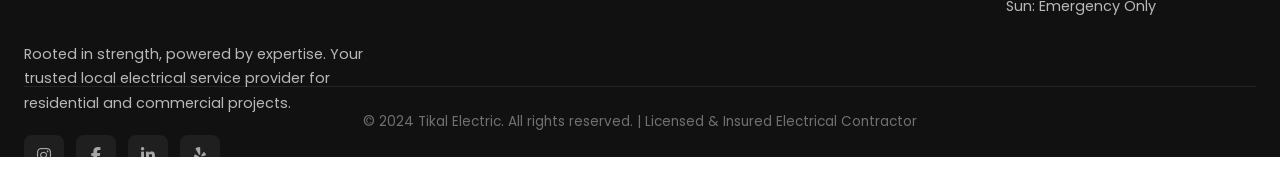
==== commit 424b5f33: "Updated website design" ====
--- a/about.html
+++ b/about.html
@@ -57,7 +57,7 @@
         <div class="container">
             <div class="about-content">
                 <div class="about-img fade-up">
-                    <img src="https://images.unsplash.com/photo-1504328345606-18bbc8c9d7d1?w=800&q=80" alt="Our Team">
+                    <img src="about-team.png" alt="Our Team">
                     <div class="badge-float">
                         <div class="num">15+</div>
                         <div class="lbl">Years of Service</div>
--- a/style.css
+++ b/style.css
@@ -1,294 +1,1639 @@
-*,*::before,*::after{box-sizing:border-box;margin:0;padding:0}
-:root{
---red:#E31937;--red-hover:#C41530;--red-glow:rgba(227,25,55,0.4);
---black:#111111;--dark:#1a1a1a;--gray-dark:#333333;--gray:#666666;
---gray-light:#999999;--bg-light:#f7f7f7;--bg-off:#f0f0f0;
---white:#ffffff;--border:#e0e0e0;
---shadow:0 4px 20px rgba(0,0,0,0.08);
---shadow-lg:0 10px 40px rgba(0,0,0,0.12);
---shadow-red:0 4px 20px rgba(227,25,55,0.3);
---radius:8px;--radius-lg:12px;
---transition:all 0.3s cubic-bezier(0.4,0,0.2,1);
-}
-html{scroll-behavior:smooth;font-size:16px}
-body{font-family:'Poppins',sans-serif;color:var(--black);background:var(--white);overflow-x:hidden;line-height:1.6}
-a{text-decoration:none;color:inherit;transition:var(--transition)}
-img{max-width:100%;display:block}
-ul{list-style:none}
-.page{display:none;opacity:0;transform:translateY(10px);transition:opacity 0.4s ease,transform 0.4s ease}
-.page.active{display:block;opacity:1;transform:translateY(0)}
+*,
+*::before,
+*::after {
+    box-sizing: border-box;
+    margin: 0;
+    padding: 0
+}
+
+:root {
+    --red: #E31937;
+    --red-hover: #C41530;
+    --red-glow: rgba(227, 25, 55, 0.4);
+    --black: #111111;
+    --dark: #1a1a1a;
+    --gray-dark: #333333;
+    --gray: #666666;
+    --gray-light: #999999;
+    --bg-light: #f7f7f7;
+    --bg-off: #f0f0f0;
+    --white: #ffffff;
+    --border: #e0e0e0;
+    --shadow: 0 4px 20px rgba(0, 0, 0, 0.08);
+    --shadow-lg: 0 10px 40px rgba(0, 0, 0, 0.12);
+    --shadow-red: 0 4px 20px rgba(227, 25, 55, 0.3);
+    --radius: 8px;
+    --radius-lg: 12px;
+    --transition: all 0.3s cubic-bezier(0.4, 0, 0.2, 1);
+}
+
+html {
+    scroll-behavior: smooth;
+    font-size: 16px
+}
+
+body {
+    font-family: 'Poppins', sans-serif;
+    color: var(--black);
+    background: var(--white);
+    overflow-x: hidden;
+    line-height: 1.6
+}
+
+a {
+    text-decoration: none;
+    color: inherit;
+    transition: var(--transition)
+}
+
+img {
+    max-width: 100%;
+    display: block
+}
+
+ul {
+    list-style: none
+}
+
+.page {
+    display: none;
+    opacity: 0;
+    transform: translateY(10px);
+    transition: opacity 0.4s ease, transform 0.4s ease
+}
+
+.page.active {
+    display: block;
+    opacity: 1;
+    transform: translateY(0)
+}
 
 /* Header */
-.header{position:fixed;top:0;left:0;right:0;z-index:1000;background:rgba(255,255,255,0.97);backdrop-filter:blur(12px);border-bottom:1px solid rgba(0,0,0,0.06);transition:var(--transition)}
-.header.scrolled{box-shadow:0 2px 20px rgba(0,0,0,0.08)}
-.header-inner{max-width:1280px;margin:0 auto;padding:0 24px;display:flex;align-items:center;justify-content:space-between;height:100px}
-.header.scrolled .header-inner{height:80px}
-.logo{display:flex;align-items:center;height:100%;color:var(--black);flex-shrink:0}
-.logo img{height:85px;width:auto;display:block;transition:var(--transition)}
-.header.scrolled .logo img{height:65px}
-.logo-icon{display:none}
-.logo span{display:none}
-.nav{display:flex;align-items:center;gap:32px}
-.nav a{font-weight:500;font-size:0.95rem;color:var(--gray-dark);position:relative;padding:4px 0}
-.nav a::after{content:'';position:absolute;bottom:-2px;left:0;width:0;height:2px;background:var(--red);transition:var(--transition);border-radius:2px}
-.nav a:hover{color:var(--red)}
-.nav a:hover::after,.nav a.active::after{width:100%}
-.nav a.active{color:var(--red)}
-.btn{display:inline-flex;align-items:center;gap:8px;padding:12px 28px;border-radius:var(--radius);font-family:'Poppins',sans-serif;font-weight:600;font-size:0.95rem;border:none;cursor:pointer;transition:var(--transition);position:relative;overflow:hidden}
-.btn-primary{background:var(--red);color:var(--white);box-shadow:var(--shadow-red)}
-.btn-primary:hover{background:var(--red-hover);transform:translateY(-2px);box-shadow:0 6px 25px rgba(227,25,55,0.45)}
-.btn-primary::before{content:'';position:absolute;top:50%;left:50%;width:0;height:0;background:rgba(255,255,255,0.15);border-radius:50%;transform:translate(-50%,-50%);transition:width 0.6s,height 0.6s}
-.btn-primary:hover::before{width:300px;height:300px}
-.btn-secondary{background:transparent;color:var(--white);border:2px solid var(--white)}
-.btn-secondary:hover{background:var(--white);color:var(--red);transform:translateY(-2px)}
-.btn-outline{background:transparent;color:var(--red);border:2px solid var(--red)}
-.btn-outline:hover{background:var(--red);color:var(--white);transform:translateY(-2px);box-shadow:var(--shadow-red)}
-.btn-dark{background:var(--black);color:var(--white)}
-.btn-dark:hover{background:var(--dark);transform:translateY(-2px);box-shadow:var(--shadow-lg)}
-.hamburger{display:none;flex-direction:column;gap:5px;cursor:pointer;padding:8px;z-index:1001}
-.hamburger span{width:26px;height:2.5px;background:var(--black);border-radius:2px;transition:var(--transition)}
-.hamburger.active span:nth-child(1){transform:rotate(45deg) translate(5px,5px)}
-.hamburger.active span:nth-child(2){opacity:0}
-.hamburger.active span:nth-child(3){transform:rotate(-45deg) translate(5px,-5px)}
-.mobile-menu{display:none;position:fixed;top:0;left:0;right:0;bottom:0;background:var(--white);z-index:999;flex-direction:column;align-items:center;justify-content:center;gap:28px;opacity:0;pointer-events:none;transition:opacity 0.3s ease}
-.mobile-menu.open{opacity:1;pointer-events:all}
-.mobile-menu a{font-size:1.5rem;font-weight:600;color:var(--black);transition:var(--transition)}
-.mobile-menu a:hover{color:var(--red)}
+.header {
+    position: fixed;
+    top: 0;
+    left: 0;
+    right: 0;
+    z-index: 1000;
+    background: rgba(255, 255, 255, 0.97);
+    backdrop-filter: blur(12px);
+    border-bottom: 1px solid rgba(0, 0, 0, 0.06);
+    transition: var(--transition)
+}
+
+.header.scrolled {
+    box-shadow: 0 2px 20px rgba(0, 0, 0, 0.08)
+}
+
+.header-inner {
+    max-width: 1280px;
+    margin: 0 auto;
+    padding: 0 24px;
+    display: flex;
+    align-items: center;
+    justify-content: space-between;
+    height: 100px
+}
+
+.header.scrolled .header-inner {
+    height: 80px
+}
+
+.logo {
+    display: flex;
+    align-items: center;
+    height: 100%;
+    color: var(--black);
+    flex-shrink: 0
+}
+
+.logo img {
+    height: 85px;
+    width: auto;
+    display: block;
+    transition: var(--transition)
+}
+
+.header.scrolled .logo img {
+    height: 65px
+}
+
+.logo-icon {
+    display: none
+}
+
+.logo span {
+    display: none
+}
+
+.nav {
+    display: flex;
+    align-items: center;
+    gap: 32px
+}
+
+.nav a {
+    font-weight: 500;
+    font-size: 0.95rem;
+    color: var(--gray-dark);
+    position: relative;
+    padding: 4px 0
+}
+
+.nav a::after {
+    content: '';
+    position: absolute;
+    bottom: -2px;
+    left: 0;
+    width: 0;
+    height: 2px;
+    background: var(--red);
+    transition: var(--transition);
+    border-radius: 2px
+}
+
+.nav a:hover {
+    color: var(--red)
+}
+
+.nav a:hover::after,
+.nav a.active::after {
+    width: 100%
+}
+
+.nav a.active {
+    color: var(--red)
+}
+
+.btn {
+    display: inline-flex;
+    align-items: center;
+    gap: 8px;
+    padding: 12px 28px;
+    border-radius: var(--radius);
+    font-family: 'Poppins', sans-serif;
+    font-weight: 600;
+    font-size: 0.95rem;
+    border: none;
+    cursor: pointer;
+    transition: var(--transition);
+    position: relative;
+    overflow: hidden
+}
+
+.btn-primary {
+    background: var(--red);
+    color: var(--white);
+    box-shadow: var(--shadow-red)
+}
+
+.btn-primary:hover {
+    background: var(--red-hover);
+    transform: translateY(-2px);
+    box-shadow: 0 6px 25px rgba(227, 25, 55, 0.45)
+}
+
+.btn-primary::before {
+    content: '';
+    position: absolute;
+    top: 50%;
+    left: 50%;
+    width: 0;
+    height: 0;
+    background: rgba(255, 255, 255, 0.15);
+    border-radius: 50%;
+    transform: translate(-50%, -50%);
+    transition: width 0.6s, height 0.6s
+}
+
+.btn-primary:hover::before {
+    width: 300px;
+    height: 300px
+}
+
+.btn-secondary {
+    background: transparent;
+    color: var(--white);
+    border: 2px solid var(--white)
+}
+
+.btn-secondary:hover {
+    background: var(--white);
+    color: var(--red);
+    transform: translateY(-2px)
+}
+
+.btn-outline {
+    background: transparent;
+    color: var(--red);
+    border: 2px solid var(--red)
+}
+
+.btn-outline:hover {
+    background: var(--red);
+    color: var(--white);
+    transform: translateY(-2px);
+    box-shadow: var(--shadow-red)
+}
+
+.btn-dark {
+    background: var(--black);
+    color: var(--white)
+}
+
+.btn-dark:hover {
+    background: var(--dark);
+    transform: translateY(-2px);
+    box-shadow: var(--shadow-lg)
+}
+
+.hamburger {
+    display: none;
+    flex-direction: column;
+    gap: 5px;
+    cursor: pointer;
+    padding: 8px;
+    z-index: 1001
+}
+
+.hamburger span {
+    width: 26px;
+    height: 2.5px;
+    background: var(--black);
+    border-radius: 2px;
+    transition: var(--transition)
+}
+
+.hamburger.active span:nth-child(1) {
+    transform: rotate(45deg) translate(5px, 5px)
+}
+
+.hamburger.active span:nth-child(2) {
+    opacity: 0
+}
+
+.hamburger.active span:nth-child(3) {
+    transform: rotate(-45deg) translate(5px, -5px)
+}
+
+.mobile-menu {
+    display: none;
+    position: fixed;
+    top: 0;
+    left: 0;
+    right: 0;
+    bottom: 0;
+    background: var(--white);
+    z-index: 999;
+    flex-direction: column;
+    align-items: center;
+    justify-content: center;
+    gap: 28px;
+    opacity: 0;
+    pointer-events: none;
+    transition: opacity 0.3s ease
+}
+
+.mobile-menu.open {
+    opacity: 1;
+    pointer-events: all
+}
+
+.mobile-menu a {
+    font-size: 1.5rem;
+    font-weight: 600;
+    color: var(--black);
+    transition: var(--transition)
+}
+
+.mobile-menu a:hover {
+    color: var(--red)
+}
 
 /* Hero */
-.hero{position:relative;min-height:100vh;display:flex;align-items:center;padding:120px 24px 80px;overflow:hidden}
-.hero-bg{position:absolute;inset:0;z-index:0}
-.hero-bg img{width:100%;height:100%;object-fit:cover}
-.hero-bg::after{content:'';position:absolute;inset:0;background:linear-gradient(135deg,rgba(17,17,17,0.92) 0%,rgba(227,25,55,0.3) 100%)}
-.hero-particles{position:absolute;inset:0;z-index:1;overflow:hidden}
-.particle{position:absolute;width:3px;height:3px;background:var(--red);border-radius:50%;opacity:0;animation:float-particle 4s infinite}
-@keyframes float-particle{0%{opacity:0;transform:translateY(100vh)}20%{opacity:0.8}80%{opacity:0.6}100%{opacity:0;transform:translateY(-10vh)}}
-.hero-content{position:relative;z-index:2;max-width:1280px;margin:0 auto;width:100%}
-.hero h1{font-size:clamp(2.5rem,5vw,4rem);font-weight:900;color:var(--white);line-height:1.1;margin-bottom:20px;max-width:700px}
-.hero h1 .highlight{color:var(--red);position:relative;display:inline-block}
-.hero h1 .highlight::after{content:'';position:absolute;bottom:2px;left:0;right:0;height:4px;background:var(--red);opacity:0.3;border-radius:2px}
-.hero p{font-size:1.15rem;color:rgba(255,255,255,0.75);max-width:550px;margin-bottom:36px;line-height:1.7}
-.hero-btns{display:flex;gap:16px;flex-wrap:wrap}
-.hero-badge{display:inline-flex;align-items:center;gap:8px;background:rgba(227,25,55,0.15);border:1px solid rgba(227,25,55,0.3);color:var(--red);padding:8px 16px;border-radius:50px;font-size:0.85rem;font-weight:600;margin-bottom:24px;backdrop-filter:blur(4px)}
-.hero-badge i{font-size:0.75rem}
-.hero-page{min-height:auto;padding:140px 24px 80px}
+.hero {
+    position: relative;
+    min-height: 100vh;
+    display: flex;
+    align-items: center;
+    padding: 120px 24px 80px;
+    overflow: hidden;
+}
+
+.hero-bg {
+    position: absolute;
+    inset: 0;
+    z-index: 0
+}
+
+.hero-bg img {
+    width: 100%;
+    height: 100%;
+    object-fit: cover
+}
+
+.hero-bg::after {
+    content: '';
+    position: absolute;
+    inset: 0;
+    background: #111111;
+    opacity: 0.85;
+}
+
+.hero-particles {
+    position: absolute;
+    inset: 0;
+    z-index: 1;
+    overflow: hidden
+}
+
+.particle {
+    position: absolute;
+    width: 3px;
+    height: 3px;
+    background: var(--red);
+    border-radius: 50%;
+    opacity: 0;
+    animation: float-particle 4s infinite
+}
+
+@keyframes float-particle {
+    0% {
+        opacity: 0;
+        transform: translateY(100vh)
+    }
+
+    20% {
+        opacity: 0.8
+    }
+
+    80% {
+        opacity: 0.6
+    }
+
+    100% {
+        opacity: 0;
+        transform: translateY(-10vh)
+    }
+}
+
+.hero-content {
+    position: relative;
+    z-index: 2;
+    max-width: 1280px;
+    margin: 0 auto;
+    width: 100%
+}
+
+.hero h1 {
+    font-size: clamp(2.5rem, 5vw, 4rem);
+    font-weight: 900;
+    color: var(--white);
+    line-height: 1.1;
+    margin-bottom: 20px;
+    max-width: 700px
+}
+
+.hero h1 .highlight {
+    color: var(--red);
+    position: relative;
+    display: inline-block
+}
+
+.hero h1 .highlight::after {
+    content: '';
+    position: absolute;
+    bottom: 2px;
+    left: 0;
+    right: 0;
+    height: 4px;
+    background: var(--red);
+    opacity: 0.3;
+    border-radius: 2px
+}
+
+.hero p {
+    font-size: 1.15rem;
+    color: rgba(255, 255, 255, 0.75);
+    max-width: 550px;
+    margin-bottom: 36px;
+    line-height: 1.7
+}
+
+.hero-btns {
+    display: flex;
+    gap: 16px;
+    flex-wrap: wrap
+}
+
+.hero-badge {
+    display: inline-flex;
+    align-items: center;
+    gap: 8px;
+    background: rgba(227, 25, 55, 0.15);
+    border: 1px solid rgba(227, 25, 55, 0.3);
+    color: var(--red);
+    padding: 8px 16px;
+    border-radius: 50px;
+    font-size: 0.85rem;
+    font-weight: 600;
+    margin-bottom: 24px;
+    backdrop-filter: blur(4px)
+}
+
+.hero-badge i {
+    font-size: 0.75rem
+}
+
+.hero-page {
+    min-height: auto;
+    padding: 140px 24px 80px
+}
 
 /* Stats Bar */
-.stats-bar{background:var(--black);padding:40px 24px;position:relative;z-index:2}
-.stats-inner{max-width:1280px;margin:0 auto;display:grid;grid-template-columns:repeat(4,1fr);gap:32px;text-align:center}
-.stat-item .stat-number{font-size:2.5rem;font-weight:900;color:var(--red);line-height:1}
-.stat-item .stat-label{font-size:0.9rem;color:rgba(255,255,255,0.6);margin-top:6px;font-weight:400}
+.stats-bar {
+    background: var(--black);
+    padding: 40px 24px;
+    position: relative;
+    z-index: 2
+}
+
+.stats-inner {
+    max-width: 1280px;
+    margin: 0 auto;
+    display: grid;
+    grid-template-columns: repeat(4, 1fr);
+    gap: 32px;
+    text-align: center
+}
+
+.stat-item .stat-number {
+    font-size: 2.5rem;
+    font-weight: 900;
+    color: var(--red);
+    line-height: 1
+}
+
+.stat-item .stat-label {
+    font-size: 0.9rem;
+    color: rgba(255, 255, 255, 0.6);
+    margin-top: 6px;
+    font-weight: 400
+}
 
 /* Section */
-.section{padding:100px 24px}
-.section-light{background:var(--bg-light)}
-.section-dark{background:var(--black);color:var(--white)}
-.container{max-width:1280px;margin:0 auto}
-.section-header{text-align:center;margin-bottom:60px}
-.section-header .overline{display:inline-flex;align-items:center;gap:8px;color:var(--red);font-weight:600;font-size:0.85rem;text-transform:uppercase;letter-spacing:2px;margin-bottom:12px}
-.section-header .overline::before,.section-header .overline::after{content:'';width:20px;height:2px;background:var(--red);border-radius:2px}
-.section-header h2{font-size:clamp(2rem,3.5vw,2.8rem);font-weight:800;line-height:1.2;margin-bottom:16px}
-.section-header p{color:var(--gray);max-width:600px;margin:0 auto;font-size:1.05rem}
-.section-dark .section-header p{color:rgba(255,255,255,0.6)}
+.section {
+    padding: 100px 24px
+}
+
+.section-light {
+    background: var(--bg-light)
+}
+
+.section-dark {
+    background: var(--black);
+    color: var(--white)
+}
+
+.container {
+    max-width: 1280px;
+    margin: 0 auto
+}
+
+.section-header {
+    text-align: center;
+    margin-bottom: 60px
+}
+
+.section-header .overline {
+    display: inline-flex;
+    align-items: center;
+    gap: 8px;
+    color: var(--red);
+    font-weight: 600;
+    font-size: 0.85rem;
+    text-transform: uppercase;
+    letter-spacing: 2px;
+    margin-bottom: 12px
+}
+
+.section-header .overline::before,
+.section-header .overline::after {
+    content: '';
+    width: 20px;
+    height: 2px;
+    background: var(--red);
+    border-radius: 2px
+}
+
+.section-header h2 {
+    font-size: clamp(2rem, 3.5vw, 2.8rem);
+    font-weight: 800;
+    line-height: 1.2;
+    margin-bottom: 16px
+}
+
+.section-header p {
+    color: var(--gray);
+    max-width: 600px;
+    margin: 0 auto;
+    font-size: 1.05rem
+}
+
+.section-dark .section-header p {
+    color: rgba(255, 255, 255, 0.6)
+}
 
 /* Trust Cards */
-.trust-grid{display:grid;grid-template-columns:repeat(4,1fr);gap:24px}
-.trust-card{background:var(--white);border-radius:var(--radius-lg);padding:36px 28px;text-align:center;border:1px solid var(--border);transition:var(--transition);position:relative;overflow:hidden}
-.trust-card::before{content:'';position:absolute;top:0;left:0;right:0;height:3px;background:var(--red);transform:scaleX(0);transition:var(--transition)}
-.trust-card:hover{transform:translateY(-6px);box-shadow:var(--shadow-lg);border-color:transparent}
-.trust-card:hover::before{transform:scaleX(1)}
-.trust-icon{width:64px;height:64px;background:rgba(227,25,55,0.08);border-radius:16px;display:flex;align-items:center;justify-content:center;margin:0 auto 20px;font-size:1.5rem;color:var(--red);transition:var(--transition)}
-.trust-card:hover .trust-icon{background:var(--red);color:var(--white);box-shadow:var(--shadow-red)}
-.trust-card h3{font-size:1.1rem;font-weight:700;margin-bottom:10px}
-.trust-card p{font-size:0.9rem;color:var(--gray);line-height:1.6}
+.trust-grid {
+    display: grid;
+    grid-template-columns: repeat(4, 1fr);
+    gap: 24px
+}
+
+.trust-card {
+    background: var(--white);
+    border-radius: var(--radius-lg);
+    padding: 36px 28px;
+    text-align: center;
+    border: 1px solid var(--border);
+    transition: var(--transition);
+    position: relative;
+    overflow: hidden
+}
+
+.trust-card::before {
+    content: '';
+    position: absolute;
+    top: 0;
+    left: 0;
+    right: 0;
+    height: 3px;
+    background: var(--red);
+    transform: scaleX(0);
+    transition: var(--transition)
+}
+
+.trust-card:hover {
+    transform: translateY(-6px);
+    box-shadow: var(--shadow-lg);
+    border-color: transparent
+}
+
+.trust-card:hover::before {
+    transform: scaleX(1)
+}
+
+.trust-icon {
+    width: 64px;
+    height: 64px;
+    background: rgba(227, 25, 55, 0.08);
+    border-radius: 16px;
+    display: flex;
+    align-items: center;
+    justify-content: center;
+    margin: 0 auto 20px;
+    font-size: 1.5rem;
+    color: var(--red);
+    transition: var(--transition)
+}
+
+.trust-card:hover .trust-icon {
+    background: var(--red);
+    color: var(--white);
+    box-shadow: var(--shadow-red)
+}
+
+.trust-card h3 {
+    font-size: 1.1rem;
+    font-weight: 700;
+    margin-bottom: 10px
+}
+
+.trust-card p {
+    font-size: 0.9rem;
+    color: var(--gray);
+    line-height: 1.6
+}
 
 /* Services Grid */
-.services-grid{display:grid;grid-template-columns:repeat(3,1fr);gap:28px}
-.service-card{background:var(--white);border-radius:var(--radius-lg);overflow:hidden;border:1px solid var(--border);transition:var(--transition);cursor:pointer;position:relative}
-.service-card:hover{transform:translateY(-8px);box-shadow:var(--shadow-lg);border-color:transparent}
-.service-card-img{height:200px;overflow:hidden;position:relative}
-.service-card-img img{width:100%;height:100%;object-fit:cover;transition:transform 0.6s ease}
-.service-card:hover .service-card-img img{transform:scale(1.08)}
-.service-card-img .overlay{position:absolute;inset:0;background:linear-gradient(to top,rgba(228, 7, 40, 0.7),transparent);opacity:0;transition:var(--transition)}
-.service-card:hover .service-card-img .overlay{opacity:1}
-.service-card-body{padding:28px}
-.service-card-body h3{font-size:1.2rem;font-weight:700;margin-bottom:10px;transition:var(--transition)}
-.service-card:hover .service-card-body h3{color:var(--red)}
-.service-card-body p{font-size:0.9rem;color:var(--gray);line-height:1.6;margin-bottom:20px}
-.service-link{display:inline-flex;align-items:center;gap:6px;color:var(--red);font-weight:600;font-size:0.9rem;transition:var(--transition)}
-.service-link:hover{gap:10px}
-.service-link i{font-size:0.75rem;transition:var(--transition)}
+.services-grid {
+    display: grid;
+    grid-template-columns: repeat(3, 1fr);
+    gap: 28px
+}
+
+.service-card {
+    background: var(--white);
+    border-radius: var(--radius-lg);
+    overflow: hidden;
+    border: 1px solid var(--border);
+    transition: var(--transition);
+    cursor: pointer;
+    position: relative
+}
+
+.service-card:hover {
+    transform: translateY(-8px);
+    box-shadow: var(--shadow-lg);
+    border-color: transparent
+}
+
+.service-card-img {
+    height: 200px;
+    overflow: hidden;
+    position: relative
+}
+
+.service-card-img img {
+    width: 100%;
+    height: 100%;
+    object-fit: cover;
+    transition: transform 0.6s ease
+}
+
+.service-card:hover .service-card-img img {
+    transform: scale(1.08)
+}
+
+.service-card-img .overlay {
+    position: absolute;
+    inset: 0;
+    background: var(--red);
+    opacity: 0;
+    transition: var(--transition)
+}
+
+.service-card:hover .service-card-img .overlay {
+    opacity: 0;
+}
+/* Removed red hover overlay */
+
+.service-card-body {
+    padding: 28px
+}
+
+.service-card-body h3 {
+    font-size: 1.2rem;
+    font-weight: 700;
+    margin-bottom: 10px;
+    transition: var(--transition)
+}
+
+.service-card:hover .service-card-body h3 {
+    color: var(--red)
+}
+
+.service-card-body p {
+    font-size: 0.9rem;
+    color: var(--gray);
+    line-height: 1.6;
+    margin-bottom: 20px
+}
+
+.service-link {
+    display: inline-flex;
+    align-items: center;
+    gap: 6px;
+    color: var(--red);
+    font-weight: 600;
+    font-size: 0.9rem;
+    transition: var(--transition)
+}
+
+.service-link:hover {
+    gap: 10px
+}
+
+.service-link i {
+    font-size: 0.75rem;
+    transition: var(--transition)
+}
 
 /* Service Icon Cards (for services page) */
-.service-icon-card{background:var(--white);border-radius:var(--radius-lg);padding:40px 30px;text-align:center;border:1px solid var(--border);transition:var(--transition);cursor:pointer}
-.service-icon-card:hover{transform:translateY(-6px);box-shadow:var(--shadow-lg);border-color:transparent}
-.service-icon-card .s-icon{width:80px;height:80px;background:linear-gradient(135deg,var(--red),#ff4d6a);border-radius:20px;display:flex;align-items:center;justify-content:center;margin:0 auto 24px;font-size:2rem;color:var(--white);box-shadow:var(--shadow-red);transition:var(--transition)}
-.service-icon-card:hover .s-icon{transform:scale(1.1) rotate(-3deg)}
-.service-icon-card h3{font-size:1.15rem;font-weight:700;margin-bottom:12px}
-.service-icon-card p{font-size:0.9rem;color:var(--gray);line-height:1.6;margin-bottom:20px}
-.service-icon-card .learn-more{color:var(--red);font-weight:600;font-size:0.9rem;display:inline-flex;align-items:center;gap:6px;transition:var(--transition)}
-.service-icon-card:hover .learn-more{gap:10px}
+.service-icon-card {
+    background: var(--white);
+    border-radius: var(--radius-lg);
+    padding: 40px 30px;
+    text-align: center;
+    border: 1px solid var(--border);
+    transition: var(--transition);
+    cursor: pointer
+}
+
+.service-icon-card:hover {
+    transform: translateY(-6px);
+    box-shadow: var(--shadow-lg);
+    border-color: transparent
+}
+
+.service-icon-card .s-icon {
+    width: 80px;
+    height: 80px;
+    background: linear-gradient(135deg, var(--red), #ff4d6a);
+    border-radius: 20px;
+    display: flex;
+    align-items: center;
+    justify-content: center;
+    margin: 0 auto 24px;
+    font-size: 2rem;
+    color: var(--white);
+    box-shadow: var(--shadow-red);
+    transition: var(--transition)
+}
+
+.service-icon-card:hover .s-icon {
+    transform: scale(1.1) rotate(-3deg)
+}
+
+.service-icon-card h3 {
+    font-size: 1.15rem;
+    font-weight: 700;
+    margin-bottom: 12px
+}
+
+.service-icon-card p {
+    font-size: 0.9rem;
+    color: var(--gray);
+    line-height: 1.6;
+    margin-bottom: 20px
+}
+
+.service-icon-card .learn-more {
+    color: var(--red);
+    font-weight: 600;
+    font-size: 0.9rem;
+    display: inline-flex;
+    align-items: center;
+    gap: 6px;
+    transition: var(--transition)
+}
+
+.service-icon-card:hover .learn-more {
+    gap: 10px
+}
 
 /* Testimonials */
-.testimonials-grid{display:grid;grid-template-columns:repeat(3,1fr);gap:28px}
-.testimonial-card{background:var(--white);border-radius:var(--radius-lg);padding:32px;border:1px solid var(--border);transition:var(--transition);position:relative}
-.testimonial-card:hover{box-shadow:var(--shadow-lg);border-color:transparent}
-.testimonial-card .quote-icon{font-size:2rem;color:var(--red);opacity:0.2;margin-bottom:16px}
-.testimonial-card .stars{color:#fbbf24;font-size:0.85rem;margin-bottom:14px;display:flex;gap:2px}
-.testimonial-card p{font-size:0.95rem;color:var(--gray-dark);line-height:1.7;margin-bottom:20px;font-style:italic}
-.testimonial-author{display:flex;align-items:center;gap:12px}
-.testimonial-avatar{width:44px;height:44px;border-radius:50%;background:var(--bg-light);display:flex;align-items:center;justify-content:center;font-weight:700;color:var(--red);font-size:1rem}
-.testimonial-author-info h4{font-size:0.95rem;font-weight:600}
-.testimonial-author-info span{font-size:0.8rem;color:var(--gray-light)}
+.testimonials-grid {
+    display: grid;
+    grid-template-columns: repeat(3, 1fr);
+    gap: 28px
+}
+
+.testimonial-card {
+    background: var(--white);
+    border-radius: var(--radius-lg);
+    padding: 32px;
+    border: 1px solid var(--border);
+    transition: var(--transition);
+    position: relative
+}
+
+.testimonial-card:hover {
+    box-shadow: var(--shadow-lg);
+    border-color: transparent
+}
+
+.testimonial-card .quote-icon {
+    font-size: 2rem;
+    color: var(--red);
+    opacity: 0.2;
+    margin-bottom: 16px
+}
+
+.testimonial-card .stars {
+    color: #fbbf24;
+    font-size: 0.85rem;
+    margin-bottom: 14px;
+    display: flex;
+    gap: 2px
+}
+
+.testimonial-card p {
+    font-size: 0.95rem;
+    color: var(--gray-dark);
+    line-height: 1.7;
+    margin-bottom: 20px;
+    font-style: italic
+}
+
+.testimonial-author {
+    display: flex;
+    align-items: center;
+    gap: 12px
+}
+
+.testimonial-avatar {
+    width: 44px;
+    height: 44px;
+    border-radius: 50%;
+    background: var(--bg-light);
+    display: flex;
+    align-items: center;
+    justify-content: center;
+    font-weight: 700;
+    color: var(--red);
+    font-size: 1rem
+}
+
+.testimonial-author-info h4 {
+    font-size: 0.95rem;
+    font-weight: 600
+}
+
+.testimonial-author-info span {
+    font-size: 0.8rem;
+    color: var(--gray-light)
+}
 
 /* CTA Section */
-.cta-section{background:linear-gradient(135deg,var(--red) 0%,var(--black) 100%);padding:80px 24px;text-align:center;position:relative;overflow:hidden}
-.cta-section::before{content:'';position:absolute;top:-50%;right:-20%;width:500px;height:500px;background:rgba(255,255,255,0.05);border-radius:50%}
-.cta-section::after{content:'';position:absolute;bottom:-30%;left:-10%;width:400px;height:400px;background:rgba(255,255,255,0.03);border-radius:50%}
-.cta-section h2{font-size:clamp(1.8rem,3vw,2.5rem);font-weight:800;color:var(--white);margin-bottom:16px;position:relative;z-index:1}
-.cta-section p{font-size:1.1rem;color:rgba(255,255,255,0.85);max-width:550px;margin:0 auto 32px;position:relative;z-index:1}
-.cta-section .btn{position:relative;z-index:1}
-.btn-white{background:var(--white);color:var(--red);font-weight:700}
-.btn-white:hover{transform:translateY(-2px);box-shadow:0 8px 30px rgba(0,0,0,0.2)}
+.cta-section {
+    background: #8b0000;
+    padding: 80px 24px;
+    text-align: center;
+    position: relative;
+    overflow: hidden
+}
+
+.cta-section::before {
+    content: '';
+    position: absolute;
+    top: -50%;
+    right: -20%;
+    width: 500px;
+    height: 500px;
+    background: rgba(255, 255, 255, 0.05);
+    border-radius: 50%
+}
+
+.cta-section::after {
+    content: '';
+    position: absolute;
+    bottom: -30%;
+    left: -10%;
+    width: 400px;
+    height: 400px;
+    background: rgba(255, 255, 255, 0.03);
+    border-radius: 50%
+}
+
+.cta-section h2 {
+    font-size: clamp(1.8rem, 3vw, 2.5rem);
+    font-weight: 800;
+    color: var(--white);
+    margin-bottom: 16px;
+    position: relative;
+    z-index: 1
+}
+
+.cta-section p {
+    font-size: 1.1rem;
+    color: rgba(255, 255, 255, 0.85);
+    max-width: 550px;
+    margin: 0 auto 32px;
+    position: relative;
+    z-index: 1
+}
+
+.cta-section .btn {
+    position: relative;
+    z-index: 1
+}
+
+.btn-white {
+    background: var(--white);
+    color: var(--red);
+    font-weight: 700
+}
+
+.btn-white:hover {
+    transform: translateY(-2px);
+    box-shadow: 0 8px 30px rgba(0, 0, 0, 0.2)
+}
 
 /* Footer */
-.footer{background:var(--black);color:rgba(255,255,255,0.7);padding:80px 24px 0}
-.footer-grid{max-width:1280px;margin:0 auto;display:grid;grid-template-columns:1.5fr 1fr 1fr 1.2fr;gap:48px;padding-bottom:60px;border-bottom:1px solid rgba(255,255,255,0.08)}
-.footer-brand .logo{color:var(--white);margin-bottom:16px}
-.footer-brand p{font-size:0.9rem;line-height:1.7;margin-bottom:20px}
-.footer-social{display:flex;gap:12px}
-.footer-social a{width:40px;height:40px;border-radius:8px;background:rgba(255,255,255,0.06);display:flex;align-items:center;justify-content:center;color:rgba(255,255,255,0.6);transition:var(--transition);font-size:1rem}
-.footer-social a:hover{background:var(--red);color:var(--white);transform:translateY(-2px)}
-.footer h4{color:var(--white);font-size:1rem;font-weight:700;margin-bottom:20px;position:relative}
-.footer-links a{display:block;padding:6px 0;font-size:0.9rem;transition:var(--transition)}
-.footer-links a:hover{color:var(--red);padding-left:6px}
-.footer-contact li{display:flex;align-items:flex-start;gap:12px;padding:8px 0;font-size:0.9rem}
-.footer-contact li i{color:var(--red);margin-top:4px;width:16px;text-align:center}
-.footer-bottom{max-width:1280px;margin:0 auto;padding:24px 0;text-align:center;font-size:0.85rem;color:rgba(255,255,255,0.4)}
+.footer {
+    background: var(--black);
+    color: rgba(255, 255, 255, 0.7);
+    padding: 80px 24px 0
+}
+
+.footer-grid {
+    max-width: 1280px;
+    margin: 0 auto;
+    display: grid;
+    grid-template-columns: 1.5fr 1fr 1fr 1.2fr;
+    gap: 48px;
+    padding-bottom: 60px;
+    border-bottom: 1px solid rgba(255, 255, 255, 0.08)
+}
+
+.footer-brand .logo {
+    color: var(--white);
+    margin-bottom: 16px
+}
+
+.footer-brand p {
+    font-size: 0.9rem;
+    line-height: 1.7;
+    margin-bottom: 20px
+}
+
+.footer-social {
+    display: flex;
+    gap: 12px
+}
+
+.footer-social a {
+    width: 40px;
+    height: 40px;
+    border-radius: 8px;
+    background: rgba(255, 255, 255, 0.06);
+    display: flex;
+    align-items: center;
+    justify-content: center;
+    color: rgba(255, 255, 255, 0.6);
+    transition: var(--transition);
+    font-size: 1rem
+}
+
+.footer-social a:hover {
+    background: var(--red);
+    color: var(--white);
+    transform: translateY(-2px)
+}
+
+.footer h4 {
+    color: var(--white);
+    font-size: 1rem;
+    font-weight: 700;
+    margin-bottom: 20px;
+    position: relative
+}
+
+.footer-links a {
+    display: block;
+    padding: 6px 0;
+    font-size: 0.9rem;
+    transition: var(--transition)
+}
+
+.footer-links a:hover {
+    color: var(--red);
+    padding-left: 6px
+}
+
+.footer-contact li {
+    display: flex;
+    align-items: flex-start;
+    gap: 12px;
+    padding: 8px 0;
+    font-size: 0.9rem
+}
+
+.footer-contact li i {
+    color: var(--red);
+    margin-top: 4px;
+    width: 16px;
+    text-align: center
+}
+
+.footer-bottom {
+    max-width: 1280px;
+    margin: 0 auto;
+    padding: 24px 0;
+    text-align: center;
+    font-size: 0.85rem;
+    color: rgba(255, 255, 255, 0.4)
+}
 
 /* About Page */
-.about-content{display:grid;grid-template-columns:1fr 1fr;gap:60px;align-items:center}
-.about-img{border-radius:var(--radius-lg);overflow:hidden;position:relative}
-.about-img img{width:100%;height:100%;object-fit:cover;min-height:400px}
-.about-img .badge-float{position:absolute;bottom:20px;right:20px;background:var(--red);color:var(--white);padding:16px 20px;border-radius:var(--radius);text-align:center;box-shadow:var(--shadow-red)}
-.about-img .badge-float .num{font-size:2rem;font-weight:900;line-height:1}
-.about-img .badge-float .lbl{font-size:0.75rem;font-weight:500;opacity:0.9}
-.about-text h2{font-size:clamp(1.8rem,3vw,2.4rem);font-weight:800;margin-bottom:20px;line-height:1.2}
-.about-text .lead{color:var(--gray);font-size:1.05rem;line-height:1.7;margin-bottom:24px}
-.about-text p{color:var(--gray);font-size:0.95rem;line-height:1.7;margin-bottom:16px}
-.values-grid{display:grid;grid-template-columns:repeat(3,1fr);gap:28px;margin-top:60px}
-.value-card{text-align:center;padding:32px 24px;border-radius:var(--radius-lg);background:var(--bg-light);border:1px solid var(--border);transition:var(--transition)}
-.value-card:hover{transform:translateY(-4px);box-shadow:var(--shadow)}
-.value-card i{font-size:2rem;color:var(--red);margin-bottom:16px}
-.value-card h3{font-size:1.1rem;font-weight:700;margin-bottom:10px}
-.value-card p{font-size:0.88rem;color:var(--gray);line-height:1.6}
-.credentials-grid{display:grid;grid-template-columns:repeat(2,1fr);gap:24px}
-.credential-card{display:flex;align-items:flex-start;gap:16px;padding:24px;border-radius:var(--radius-lg);border:1px solid var(--border);transition:var(--transition)}
-.credential-card:hover{box-shadow:var(--shadow);border-color:var(--red)}
-.credential-card i{font-size:1.5rem;color:var(--red);margin-top:2px}
-.credential-card h3{font-size:1rem;font-weight:700;margin-bottom:4px}
-.credential-card p{font-size:0.85rem;color:var(--gray)}
+.about-content {
+    display: grid;
+    grid-template-columns: 1fr 1fr;
+    gap: 60px;
+    align-items: center
+}
+
+.about-img {
+    border-radius: var(--radius-lg);
+    overflow: hidden;
+    position: relative
+}
+
+.about-img img {
+    width: 100%;
+    height: 100%;
+    object-fit: cover;
+    min-height: 400px
+}
+
+.about-img .badge-float {
+    position: absolute;
+    bottom: 20px;
+    right: 20px;
+    background: var(--red);
+    color: var(--white);
+    padding: 16px 20px;
+    border-radius: var(--radius);
+    text-align: center;
+    box-shadow: var(--shadow-red)
+}
+
+.about-img .badge-float .num {
+    font-size: 2rem;
+    font-weight: 900;
+    line-height: 1
+}
+
+.about-img .badge-float .lbl {
+    font-size: 0.75rem;
+    font-weight: 500;
+    opacity: 0.9
+}
+
+.about-text h2 {
+    font-size: clamp(1.8rem, 3vw, 2.4rem);
+    font-weight: 800;
+    margin-bottom: 20px;
+    line-height: 1.2
+}
+
+.about-text .lead {
+    color: var(--gray);
+    font-size: 1.05rem;
+    line-height: 1.7;
+    margin-bottom: 24px
+}
+
+.about-text p {
+    color: var(--gray);
+    font-size: 0.95rem;
+    line-height: 1.7;
+    margin-bottom: 16px
+}
+
+.values-grid {
+    display: grid;
+    grid-template-columns: repeat(3, 1fr);
+    gap: 28px;
+    margin-top: 60px
+}
+
+.value-card {
+    text-align: center;
+    padding: 32px 24px;
+    border-radius: var(--radius-lg);
+    background: var(--bg-light);
+    border: 1px solid var(--border);
+    transition: var(--transition)
+}
+
+.value-card:hover {
+    transform: translateY(-4px);
+    box-shadow: var(--shadow)
+}
+
+.value-card i {
+    font-size: 2rem;
+    color: var(--red);
+    margin-bottom: 16px
+}
+
+.value-card h3 {
+    font-size: 1.1rem;
+    font-weight: 700;
+    margin-bottom: 10px
+}
+
+.value-card p {
+    font-size: 0.88rem;
+    color: var(--gray);
+    line-height: 1.6
+}
+
+.credentials-grid {
+    display: grid;
+    grid-template-columns: repeat(2, 1fr);
+    gap: 24px
+}
+
+.credential-card {
+    display: flex;
+    align-items: flex-start;
+    gap: 16px;
+    padding: 24px;
+    border-radius: var(--radius-lg);
+    border: 1px solid var(--border);
+    transition: var(--transition)
+}
+
+.credential-card:hover {
+    box-shadow: var(--shadow);
+    border-color: var(--red)
+}
+
+.credential-card i {
+    font-size: 1.5rem;
+    color: var(--red);
+    margin-top: 2px
+}
+
+.credential-card h3 {
+    font-size: 1rem;
+    font-weight: 700;
+    margin-bottom: 4px
+}
+
+.credential-card p {
+    font-size: 0.85rem;
+    color: var(--gray)
+}
 
 /* Contact Page */
-.contact-grid{display:grid;grid-template-columns:1fr 1.2fr;gap:48px}
-.contact-info-cards{display:flex;flex-direction:column;gap:20px}
-.contact-info-card{display:flex;align-items:flex-start;gap:16px;padding:24px;border-radius:var(--radius-lg);border:1px solid var(--border);transition:var(--transition)}
-.contact-info-card:hover{box-shadow:var(--shadow);border-color:var(--red)}
-.contact-info-card .ci-icon{width:52px;height:52px;border-radius:12px;background:rgba(227,25,55,0.08);display:flex;align-items:center;justify-content:center;font-size:1.2rem;color:var(--red);flex-shrink:0}
-.contact-info-card h3{font-size:1rem;font-weight:700;margin-bottom:4px}
-.contact-info-card p{font-size:0.9rem;color:var(--gray)}
-.contact-form{background:var(--white);border-radius:var(--radius-lg);padding:40px;border:1px solid var(--border);box-shadow:var(--shadow)}
-.form-group{margin-bottom:20px}
-.form-group label{display:block;font-size:0.88rem;font-weight:600;margin-bottom:8px;color:var(--gray-dark)}
-.form-group input,.form-group select,.form-group textarea{width:100%;padding:14px 16px;border:1px solid var(--border);border-radius:var(--radius);font-family:'Poppins',sans-serif;font-size:0.95rem;color:var(--black);background:var(--white);transition:var(--transition);outline:none}
-.form-group input:focus,.form-group select:focus,.form-group textarea:focus{border-color:var(--red);box-shadow:0 0 0 3px rgba(227,25,55,0.1)}
-.form-group textarea{resize:vertical;min-height:120px}
-.form-row{display:grid;grid-template-columns:1fr 1fr;gap:16px}
-.form-submit{width:100%;padding:16px;font-size:1rem}
-.map-section{border-radius:var(--radius-lg);overflow:hidden;height:400px;border:1px solid var(--border)}
-.map-section iframe{width:100%;height:100%;border:0}
+.contact-grid {
+    display: grid;
+    grid-template-columns: 1fr 1.2fr;
+    gap: 48px
+}
+
+.contact-info-cards {
+    display: flex;
+    flex-direction: column;
+    gap: 20px
+}
+
+.contact-info-card {
+    display: flex;
+    align-items: flex-start;
+    gap: 16px;
+    padding: 24px;
+    border-radius: var(--radius-lg);
+    border: 1px solid var(--border);
+    transition: var(--transition)
+}
+
+.contact-info-card:hover {
+    box-shadow: var(--shadow);
+    border-color: var(--red)
+}
+
+.contact-info-card .ci-icon {
+    width: 52px;
+    height: 52px;
+    border-radius: 12px;
+    background: rgba(227, 25, 55, 0.08);
+    display: flex;
+    align-items: center;
+    justify-content: center;
+    font-size: 1.2rem;
+    color: var(--red);
+    flex-shrink: 0
+}
+
+.contact-info-card h3 {
+    font-size: 1rem;
+    font-weight: 700;
+    margin-bottom: 4px
+}
+
+.contact-info-card p {
+    font-size: 0.9rem;
+    color: var(--gray)
+}
+
+.contact-form {
+    background: var(--white);
+    border-radius: var(--radius-lg);
+    padding: 40px;
+    border: 1px solid var(--border);
+    box-shadow: var(--shadow)
+}
+
+.form-group {
+    margin-bottom: 20px
+}
+
+.form-group label {
+    display: block;
+    font-size: 0.88rem;
+    font-weight: 600;
+    margin-bottom: 8px;
+    color: var(--gray-dark)
+}
+
+.form-group input,
+.form-group select,
+.form-group textarea {
+    width: 100%;
+    padding: 14px 16px;
+    border: 1px solid var(--border);
+    border-radius: var(--radius);
+    font-family: 'Poppins', sans-serif;
+    font-size: 0.95rem;
+    color: var(--black);
+    background: var(--white);
+    transition: var(--transition);
+    outline: none
+}
+
+.form-group input:focus,
+.form-group select:focus,
+.form-group textarea:focus {
+    border-color: var(--red);
+    box-shadow: 0 0 0 3px rgba(227, 25, 55, 0.1)
+}
+
+.form-group textarea {
+    resize: vertical;
+    min-height: 120px
+}
+
+.form-row {
+    display: grid;
+    grid-template-columns: 1fr 1fr;
+    gap: 16px
+}
+
+.form-submit {
+    width: 100%;
+    padding: 16px;
+    font-size: 1rem
+}
+
+.map-section {
+    border-radius: var(--radius-lg);
+    overflow: hidden;
+    height: 400px;
+    border: 1px solid var(--border)
+}
+
+.map-section iframe {
+    width: 100%;
+    height: 100%;
+    border: 0
+}
 
 /* Sub Service Page */
-.sub-hero{padding:180px 24px 120px;background:linear-gradient(135deg,var(--black) 0%,#1a1a1a 40%,var(--red) 100%);position:relative;overflow:hidden;display:flex;align-items:center}
-.sub-hero::before{content:'\f0e7';font-family:"Font Awesome 6 Free";font-weight:900;position:absolute;top:50%;right:-5%;transform:translateY(-50%) rotate(-15deg);font-size:35vw;color:rgba(255,255,255,0.04);pointer-events:none;z-index:0}
-.sub-hero::after{content:'';position:absolute;bottom:0;left:0;right:0;height:120px;background:linear-gradient(to top,var(--white),transparent);z-index:2}
-.sub-hero-content{max-width:1280px;margin:0 auto;position:relative;z-index:1;width:100%}
-.sub-hero .breadcrumb{display:flex;align-items:center;gap:10px;font-size:0.85rem;text-transform:uppercase;letter-spacing:1px;font-weight:600;color:rgba(255,255,255,0.4);margin-bottom:24px}
-.sub-hero .breadcrumb a{color:rgba(255,255,255,0.4);transition:var(--transition)}
-.sub-hero .breadcrumb a:hover{color:var(--white)}
-.sub-hero .breadcrumb .sep{color:var(--red)}
-.sub-hero h1{font-size:clamp(2.5rem,5vw,3.8rem);font-weight:900;color:var(--white);margin-bottom:16px;line-height:1.1;text-shadow:0 10px 30px rgba(0,0,0,0.3)}
-.sub-hero p{font-size:1.15rem;color:rgba(255,255,255,0.7);max-width:650px;line-height:1.6}
-.sub-service-content{display:grid;grid-template-columns:1fr 1fr;gap:60px;align-items:start;margin-bottom:80px}
-.sub-service-text h2{font-size:1.8rem;font-weight:800;margin-bottom:16px}
-.sub-service-text p{color:var(--gray);line-height:1.8;margin-bottom:16px;font-size:0.95rem}
-.sub-service-text ul{margin:20px 0}
-.sub-service-text ul li{display:flex;align-items:flex-start;gap:10px;padding:8px 0;font-size:0.95rem;color:var(--gray-dark)}
-.sub-service-text ul li i{color:var(--red);margin-top:4px;font-size:0.8rem}
-.sub-service-img{border-radius:var(--radius-lg);overflow:hidden;position:sticky;top:100px}
-.sub-service-img img{width:100%;height:100%;object-fit:cover;min-height:450px}
-.benefits-grid{display:grid;grid-template-columns:repeat(2,1fr);gap:20px;margin-top:30px}
-.benefit-item{display:flex;align-items:flex-start;gap:12px;padding:20px;border-radius:var(--radius);background:var(--bg-light);border:1px solid var(--border)}
-.benefit-item i{color:var(--red);font-size:1.2rem;margin-top:2px}
-.benefit-item h4{font-size:0.95rem;font-weight:700;margin-bottom:4px}
-.benefit-item p{font-size:0.85rem;color:var(--gray)}
-.related-services{display:grid;grid-template-columns:repeat(3,1fr);gap:24px}
+.sub-hero {
+    padding: 160px 24px 100px;
+    background: #C80107;
+    background: linear-gradient(180deg, rgba(200, 1, 7, 1) 0%, rgba(200, 1, 7, 1) 39%, rgba(245, 228, 228, 1) 90%, rgba(255, 255, 255, 1) 100%);
+    position: relative;
+    overflow: hidden
+}
+
+/* Removed gradient fade */
+.sub-hero-content {
+    max-width: 1280px;
+    margin: 0 auto;
+    position: relative;
+    z-index: 1
+}
+
+.sub-hero .breadcrumb {
+    display: flex;
+    align-items: center;
+    gap: 8px;
+    font-size: 0.9rem;
+    color: rgba(255, 255, 255, 0.5);
+    margin-bottom: 20px
+}
+
+.sub-hero .breadcrumb a {
+    color: rgba(255, 255, 255, 0.5);
+    transition: var(--transition)
+}
+
+.sub-hero .breadcrumb a:hover {
+    color: var(--red)
+}
+
+.sub-hero .breadcrumb .sep {
+    color: rgba(255, 255, 255, 0.3)
+}
+
+.sub-hero h1 {
+    font-size: clamp(2rem, 4vw, 3rem);
+    font-weight: 900;
+    color: var(--white);
+    margin-bottom: 12px
+}
+
+.sub-hero p {
+    font-size: 1.1rem;
+    color: rgba(255, 255, 255, 0.65);
+    max-width: 600px
+}
+
+.sub-service-content {
+    display: grid;
+    grid-template-columns: 1fr 1fr;
+    gap: 60px;
+    align-items: start;
+    margin-bottom: 80px
+}
+
+.sub-service-text h2 {
+    font-size: 1.8rem;
+    font-weight: 800;
+    margin-bottom: 16px
+}
+
+.sub-service-text p {
+    color: var(--gray);
+    line-height: 1.8;
+    margin-bottom: 16px;
+    font-size: 0.95rem
+}
+
+.sub-service-text ul {
+    margin: 20px 0
+}
+
+.sub-service-text ul li {
+    display: flex;
+    align-items: flex-start;
+    gap: 10px;
+    padding: 8px 0;
+    font-size: 0.95rem;
+    color: var(--gray-dark)
+}
+
+.sub-service-text ul li i {
+    color: var(--red);
+    margin-top: 4px;
+    font-size: 0.8rem
+}
+
+.sub-service-img {
+    border-radius: var(--radius-lg);
+    overflow: hidden;
+    position: sticky;
+    top: 100px
+}
+
+.sub-service-img img {
+    width: 100%;
+    height: 100%;
+    object-fit: cover;
+    min-height: 450px
+}
+
+.benefits-grid {
+    display: grid;
+    grid-template-columns: repeat(2, 1fr);
+    gap: 20px;
+    margin-top: 30px
+}
+
+.benefit-item {
+    display: flex;
+    align-items: flex-start;
+    gap: 12px;
+    padding: 20px;
+    border-radius: var(--radius);
+    background: var(--bg-light);
+    border: 1px solid var(--border)
+}
+
+.benefit-item i {
+    color: var(--red);
+    font-size: 1.2rem;
+    margin-top: 2px
+}
+
+.benefit-item h4 {
+    font-size: 0.95rem;
+    font-weight: 700;
+    margin-bottom: 4px
+}
+
+.benefit-item p {
+    font-size: 0.85rem;
+    color: var(--gray)
+}
+
+.related-services {
+    display: grid;
+    grid-template-columns: repeat(3, 1fr);
+    gap: 24px
+}
 
 /* Animations */
-.fade-up{opacity:0;transform:translateY(30px);transition:opacity 0.6s ease,transform 0.6s ease}
-.fade-up.visible{opacity:1;transform:translateY(0)}
-.fade-up:nth-child(2){transition-delay:0.1s}
-.fade-up:nth-child(3){transition-delay:0.2s}
-.fade-up:nth-child(4){transition-delay:0.3s}
+.fade-up {
+    opacity: 0;
+    transform: translateY(30px);
+    transition: opacity 0.6s ease, transform 0.6s ease
+}
+
+.fade-up.visible {
+    opacity: 1;
+    transform: translateY(0)
+}
+
+.fade-up:nth-child(2) {
+    transition-delay: 0.1s
+}
+
+.fade-up:nth-child(3) {
+    transition-delay: 0.2s
+}
+
+.fade-up:nth-child(4) {
+    transition-delay: 0.3s
+}
 
 /* Toast */
-.toast{position:fixed;bottom:30px;right:30px;background:var(--black);color:var(--white);padding:16px 24px;border-radius:var(--radius);font-size:0.95rem;font-weight:500;display:flex;align-items:center;gap:10px;transform:translateY(100px);opacity:0;transition:var(--transition);z-index:9999;box-shadow:var(--shadow-lg)}
-.toast.show{transform:translateY(0);opacity:1}
-.toast i{color:var(--red);font-size:1.1rem}
+.toast {
+    position: fixed;
+    bottom: 30px;
+    right: 30px;
+    background: var(--black);
+    color: var(--white);
+    padding: 16px 24px;
+    border-radius: var(--radius);
+    font-size: 0.95rem;
+    font-weight: 500;
+    display: flex;
+    align-items: center;
+    gap: 10px;
+    transform: translateY(100px);
+    opacity: 0;
+    transition: var(--transition);
+    z-index: 9999;
+    box-shadow: var(--shadow-lg)
+}
+
+.toast.show {
+    transform: translateY(0);
+    opacity: 1
+}
+
+.toast i {
+    color: var(--red);
+    font-size: 1.1rem
+}
 
 /* Responsive */
-@media(max-width:1024px){
-.trust-grid{grid-template-columns:repeat(2,1fr)}
-.services-grid{grid-template-columns:repeat(2,1fr)}
-.testimonials-grid{grid-template-columns:repeat(2,1fr)}
-.about-content{grid-template-columns:1fr;gap:40px}
-.contact-grid{grid-template-columns:1fr}
-.sub-service-content{grid-template-columns:1fr}
-.sub-service-img{position:relative;top:0}
-.footer-grid{grid-template-columns:repeat(2,1fr)}
-.values-grid{grid-template-columns:repeat(2,1fr)}
-.related-services{grid-template-columns:repeat(2,1fr)}
-}
-@media(max-width:768px){
-.header-inner{height:68px}
-.logo img{height:60px}
-.nav{display:none}
-.hamburger{display:flex}
-.sub-hero{padding:140px 20px 60px}
-.sub-hero::before{font-size:60vw;right:-10%}
-.hero{min-height:90vh;padding:100px 20px 60px}
-.hero h1{font-size:2.2rem}
-.stats-inner{grid-template-columns:repeat(2,1fr);gap:24px}
-.stat-item .stat-number{font-size:2rem}
-.trust-grid{grid-template-columns:1fr}
-.services-grid{grid-template-columns:1fr}
-.testimonials-grid{grid-template-columns:1fr}
-.section{padding:70px 20px}
-.section-header{margin-bottom:40px}
-.footer-grid{grid-template-columns:1fr;gap:32px}
-.form-row{grid-template-columns:1fr}
-.values-grid{grid-template-columns:1fr}
-.credentials-grid{grid-template-columns:1fr}
-.benefits-grid{grid-template-columns:1fr}
-.related-services{grid-template-columns:1fr}
-.hero-btns{flex-direction:column;width:100%}
-.hero-btns .btn{justify-content:center;text-align:center}
-}
-@media(max-width:480px){
-.hero h1{font-size:1.9rem}
-.logo img{height:50px}
-.hero p{font-size:1rem}
-.stats-inner{grid-template-columns:1fr 1fr}
-.btn{padding:12px 22px;font-size:0.9rem}
-.contact-form{padding:24px}
-}
+@media(max-width:1024px) {
+    .trust-grid {
+        grid-template-columns: repeat(2, 1fr)
+    }
+
+    .services-grid {
+        grid-template-columns: repeat(2, 1fr)
+    }
+
+    .testimonials-grid {
+        grid-template-columns: repeat(2, 1fr)
+    }
+
+    .about-content {
+        grid-template-columns: 1fr;
+        gap: 40px
+    }
+
+    .contact-grid {
+        grid-template-columns: 1fr
+    }
+
+    .sub-service-content {
+        grid-template-columns: 1fr
+    }
+
+    .sub-service-img {
+        position: relative;
+        top: 0
+    }
+
+    .footer-grid {
+        grid-template-columns: repeat(2, 1fr)
+    }
+
+    .values-grid {
+        grid-template-columns: repeat(2, 1fr)
+    }
+
+    .related-services {
+        grid-template-columns: repeat(2, 1fr)
+    }
+}
+
+@media(max-width:768px) {
+    .header-inner {
+        height: 68px
+    }
+
+    .logo img {
+        height: 60px
+    }
+
+    .nav {
+        display: none
+    }
+
+    .hamburger {
+        display: flex
+    }
+
+    .hero {
+        min-height: 90vh;
+        padding: 100px 20px 60px
+    }
+
+    .hero h1 {
+        font-size: 2.2rem
+    }
+
+    .stats-inner {
+        grid-template-columns: repeat(2, 1fr);
+        gap: 24px
+    }
+
+    .stat-item .stat-number {
+        font-size: 2rem
+    }
+
+    .trust-grid {
+        grid-template-columns: 1fr
+    }
+
+    .services-grid {
+        grid-template-columns: 1fr
+    }
+
+    .testimonials-grid {
+        grid-template-columns: 1fr
+    }
+
+    .section {
+        padding: 70px 20px
+    }
+
+    .section-header {
+        margin-bottom: 40px
+    }
+
+    .footer-grid {
+        grid-template-columns: 1fr;
+        gap: 32px
+    }
+
+    .form-row {
+        grid-template-columns: 1fr
+    }
+
+    .values-grid {
+        grid-template-columns: 1fr
+    }
+
+    .credentials-grid {
+        grid-template-columns: 1fr
+    }
+
+    .benefits-grid {
+        grid-template-columns: 1fr
+    }
+
+    .related-services {
+        grid-template-columns: 1fr
+    }
+
+    .hero-btns {
+        flex-direction: column;
+        width: 100%
+    }
+
+    .hero-btns .btn {
+        justify-content: center;
+        text-align: center
+    }
+}
+
+@media(max-width:480px) {
+    .hero h1 {
+        font-size: 1.9rem
+    }
+
+    .logo img {
+        height: 50px
+    }
+
+    .hero p {
+        font-size: 1rem
+    }
+
+    .stats-inner {
+        grid-template-columns: 1fr 1fr
+    }
+
+    .btn {
+        padding: 12px 22px;
+        font-size: 0.9rem
+    }
+
+    .contact-form {
+        padding: 24px
+    }
+}
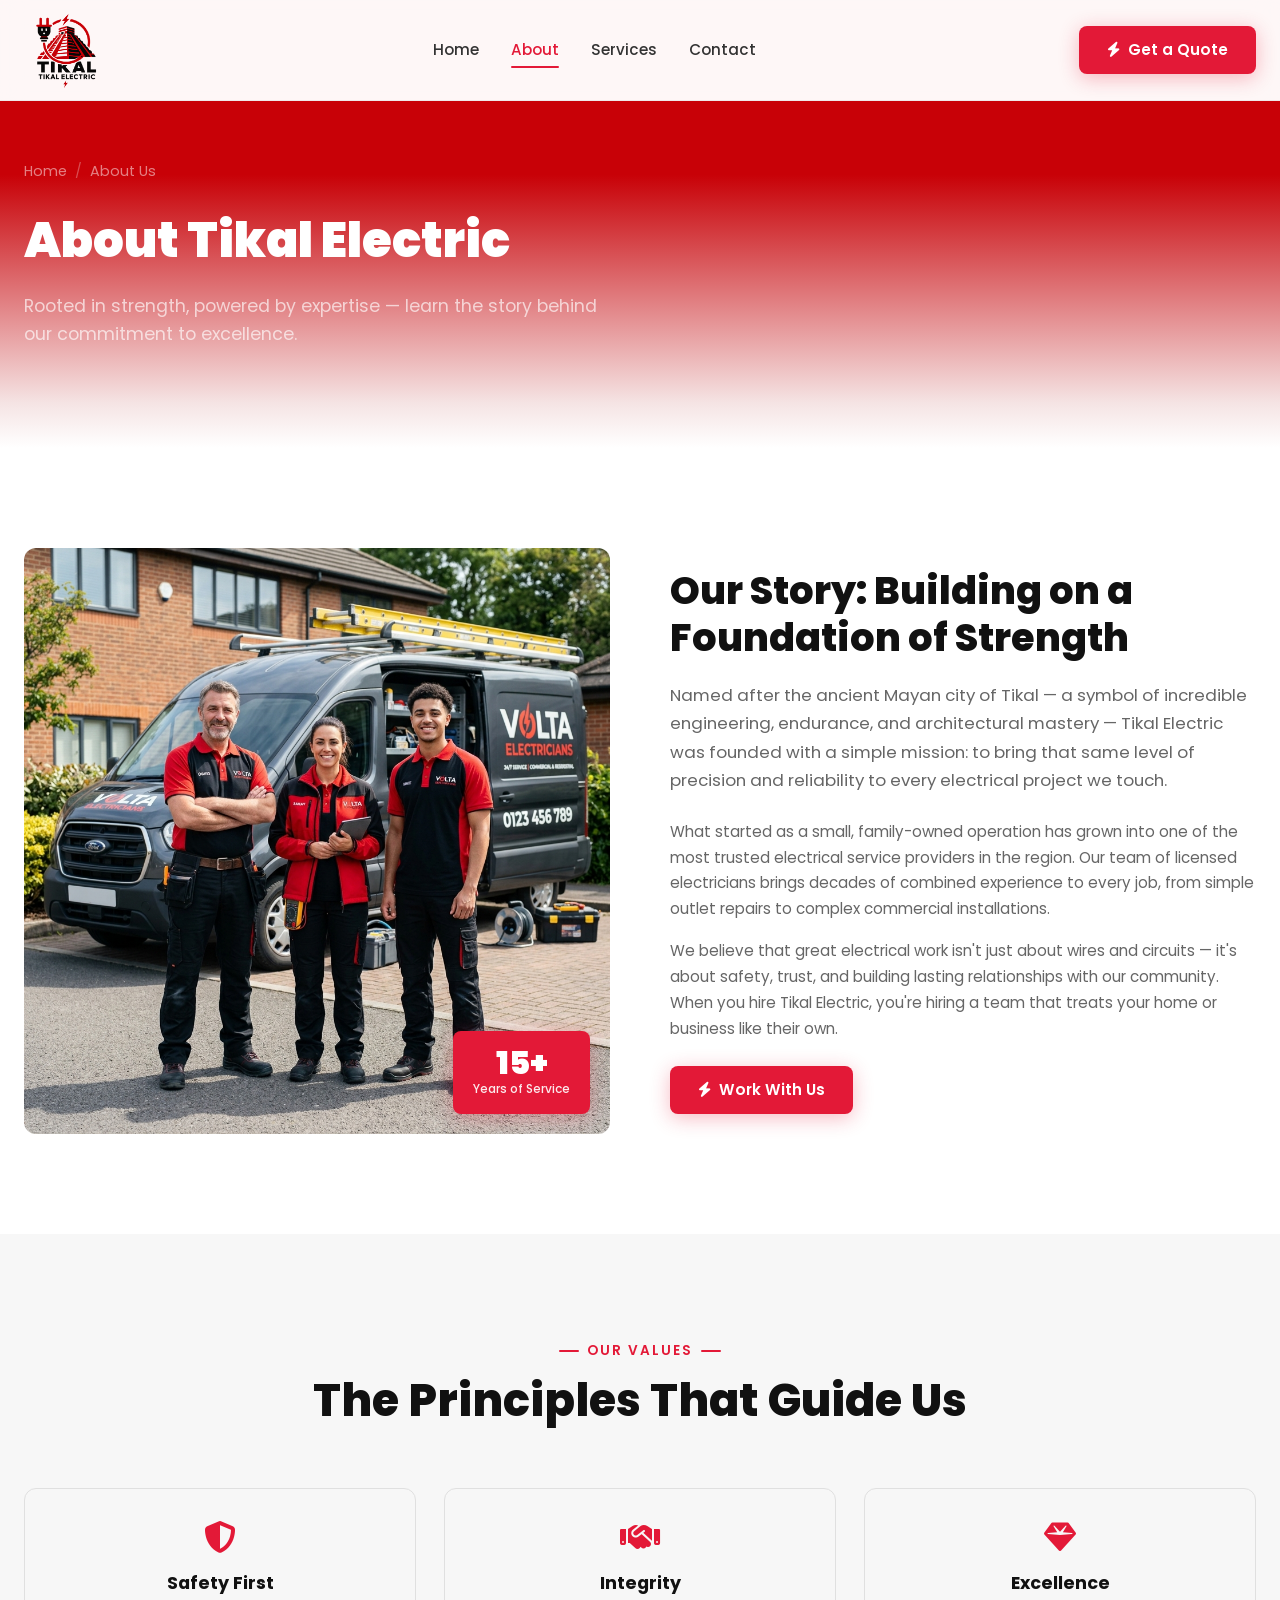
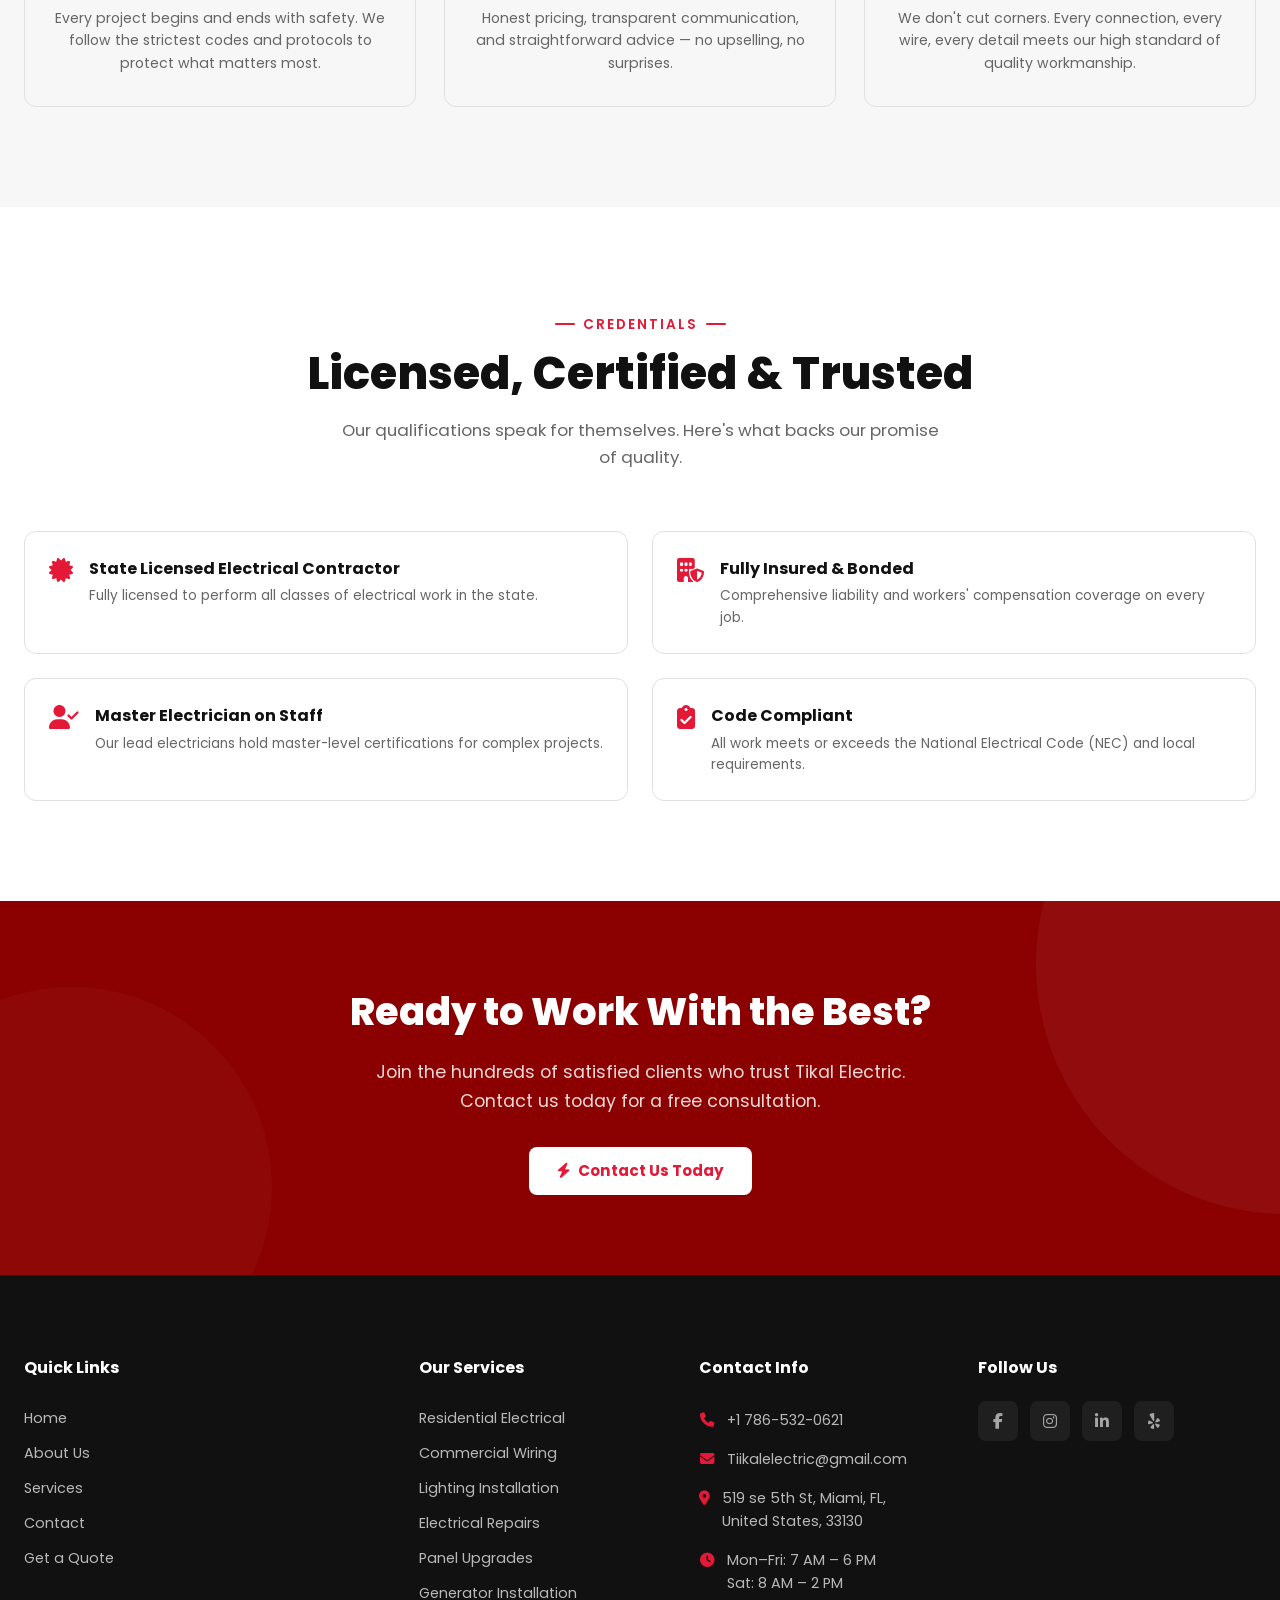
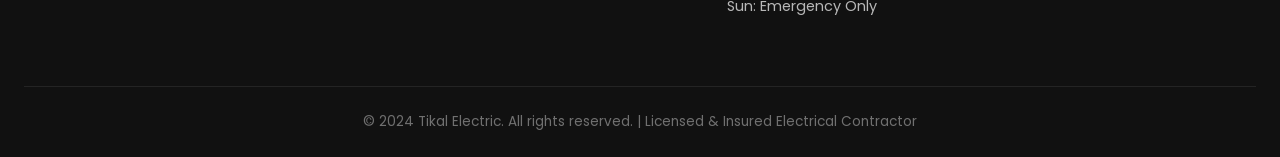
==== commit f42cdbc1: "Updated project" ====
--- a/about.html
+++ b/about.html
@@ -139,18 +139,6 @@
 <!-- ==================== FOOTER ==================== -->
 <footer class="footer" id="footer">
     <div class="footer-grid">
-        <div class="footer-brand">
-            <a href="index.html" class="logo">
-                <img src="logo.png" alt="Tikal Electric Logo">
-            </a>
-            <p>Rooted in strength, powered by expertise. Your trusted local electrical service provider for residential and commercial projects.</p>
-            <div class="footer-social">
-                <a href="#" aria-label="Instagram"><i class="fa-brands fa-instagram"></i></a>
-                <a href="#" aria-label="Facebook"><i class="fa-brands fa-facebook-f"></i></a>
-                <a href="#" aria-label="LinkedIn"><i class="fa-brands fa-linkedin-in"></i></a>
-                <a href="#" aria-label="Yelp"><i class="fa-brands fa-yelp"></i></a>
-            </div>
-        </div>
         <div>
             <h4>Quick Links</h4>
             <div class="footer-links">
@@ -175,11 +163,20 @@
         <div>
             <h4>Contact Info</h4>
             <ul class="footer-contact">
-                <li><i class="fa-solid fa-phone"></i><span>(555) 234-5678</span></li>
-                <li><i class="fa-solid fa-envelope"></i><span>info@tikalelectric.com</span></li>
-                <li><i class="fa-solid fa-location-dot"></i><span>1234 Main Street, Suite 100<br>Your City, ST 12345</span></li>
+                <li><i class="fa-solid fa-phone"></i><span>+1 786-532-0621</span></li>
+                <li><i class="fa-solid fa-envelope"></i><span>Tiikalelectric@gmail.com</span></li>
+                <li><i class="fa-solid fa-location-dot"></i><span>519 se 5th St, Miami, FL, United States, 33130</span></li>
                 <li><i class="fa-solid fa-clock"></i><span>Mon–Fri: 7 AM – 6 PM<br>Sat: 8 AM – 2 PM<br>Sun: Emergency Only</span></li>
             </ul>
+        </div>
+        <div>
+            <h4>Follow Us</h4>
+            <div class="footer-social">
+                <a href="https://www.facebook.com/people/Tikal-Electric/61575265457797/#" target="_blank" aria-label="Facebook"><i class="fa-brands fa-facebook-f"></i></a>
+                <a href="https://www.instagram.com/tikal_electric/" target="_blank" aria-label="Instagram"><i class="fa-brands fa-instagram"></i></a>
+                <a href="#" aria-label="LinkedIn"><i class="fa-brands fa-linkedin-in"></i></a>
+                <a href="#" aria-label="Yelp"><i class="fa-brands fa-yelp"></i></a>
+            </div>
         </div>
     </div>
     <div class="footer-bottom">
--- a/style.css
+++ b/style.css
@@ -277,7 +277,7 @@
 }
 
 .mobile-menu {
-    display: none;
+    display: flex;
     position: fixed;
     top: 0;
     left: 0;
@@ -354,7 +354,8 @@
     background: var(--red);
     border-radius: 50%;
     opacity: 0;
-    animation: float-particle 4s infinite
+    box-shadow: 0 0 8px var(--red);
+    animation: float-particle 4s infinite linear
 }
 
 @keyframes float-particle {
@@ -930,7 +931,13 @@
 
 .footer-brand .logo {
     color: var(--white);
-    margin-bottom: 16px
+    margin-bottom: 24px;
+    display: block
+}
+
+.footer-brand .logo img {
+    height: 100px;
+    filter: drop-shadow(0 0 12px rgba(255, 255, 255, 0.3));
 }
 
 .footer-brand p {
@@ -1537,6 +1544,10 @@
         display: flex
     }
 
+    .header-inner .btn-primary {
+        display: none
+    }
+
     .hero {
         min-height: 90vh;
         padding: 100px 20px 60px
